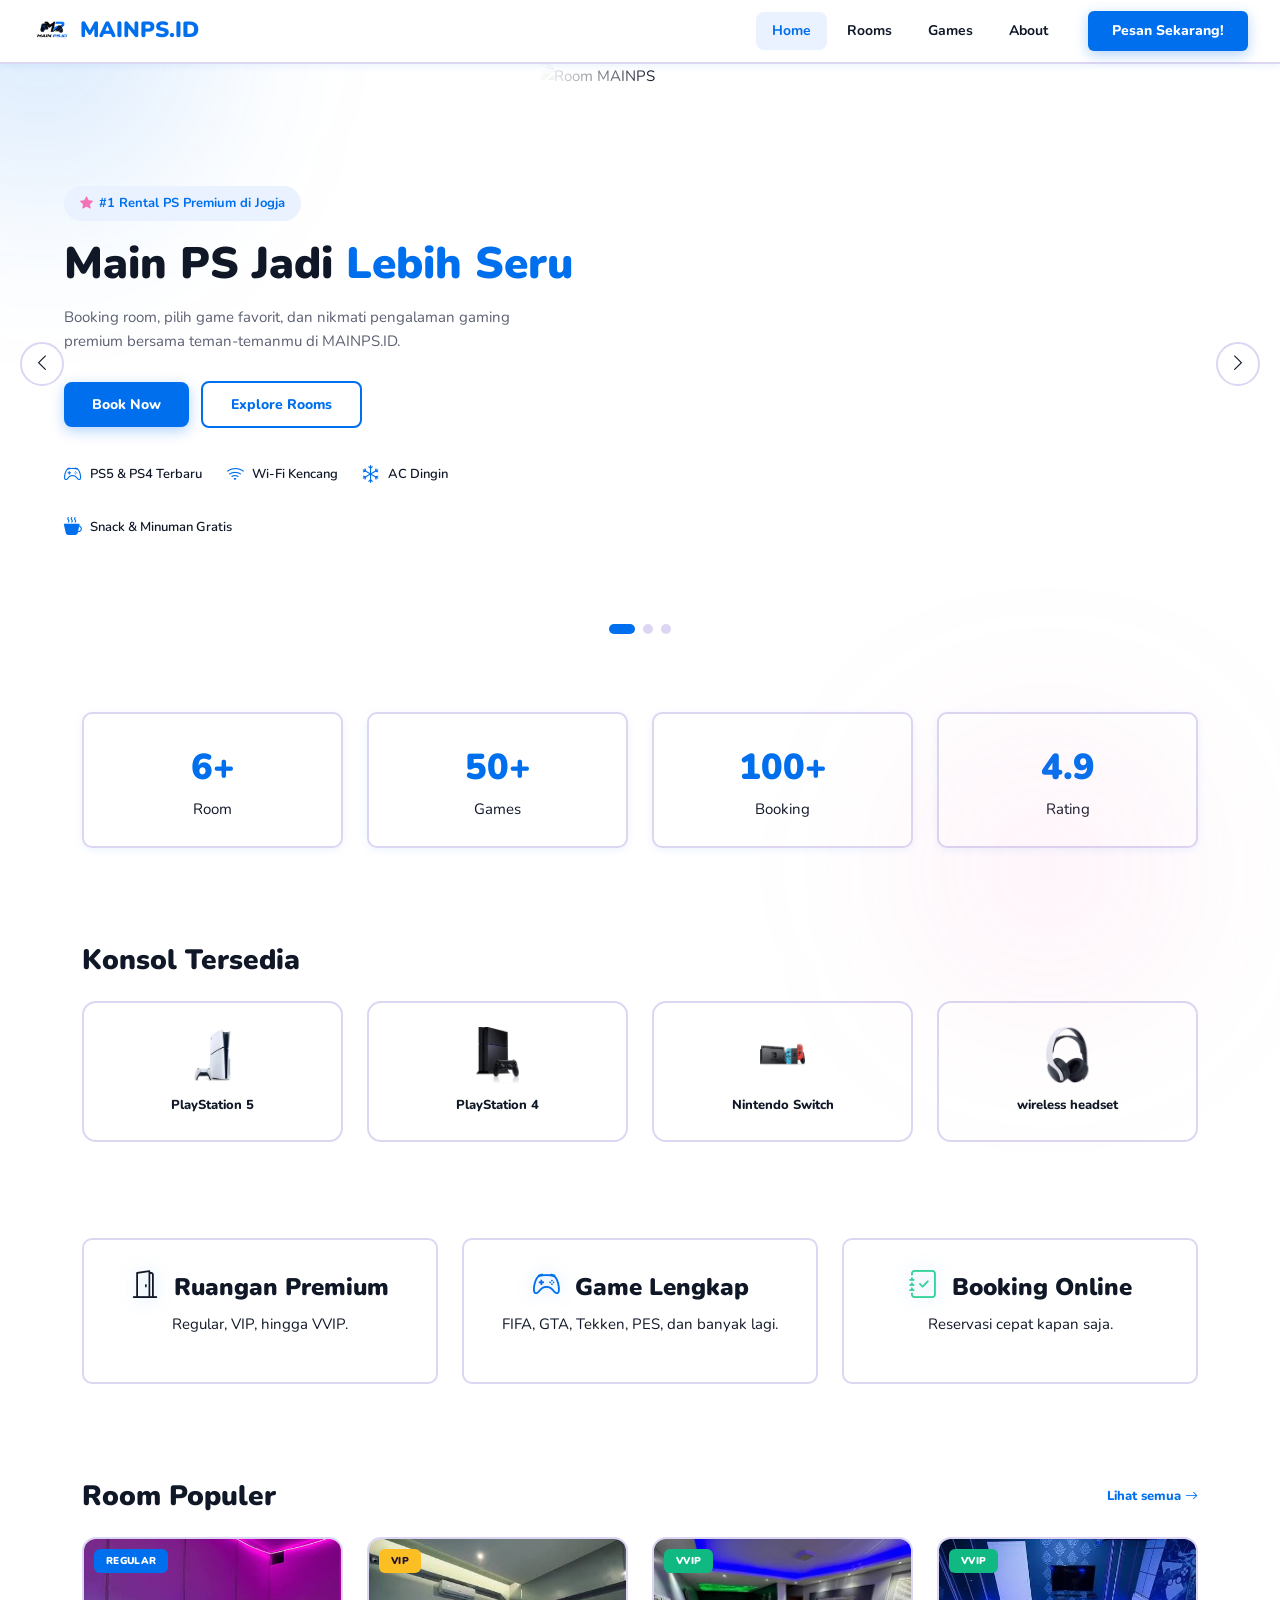
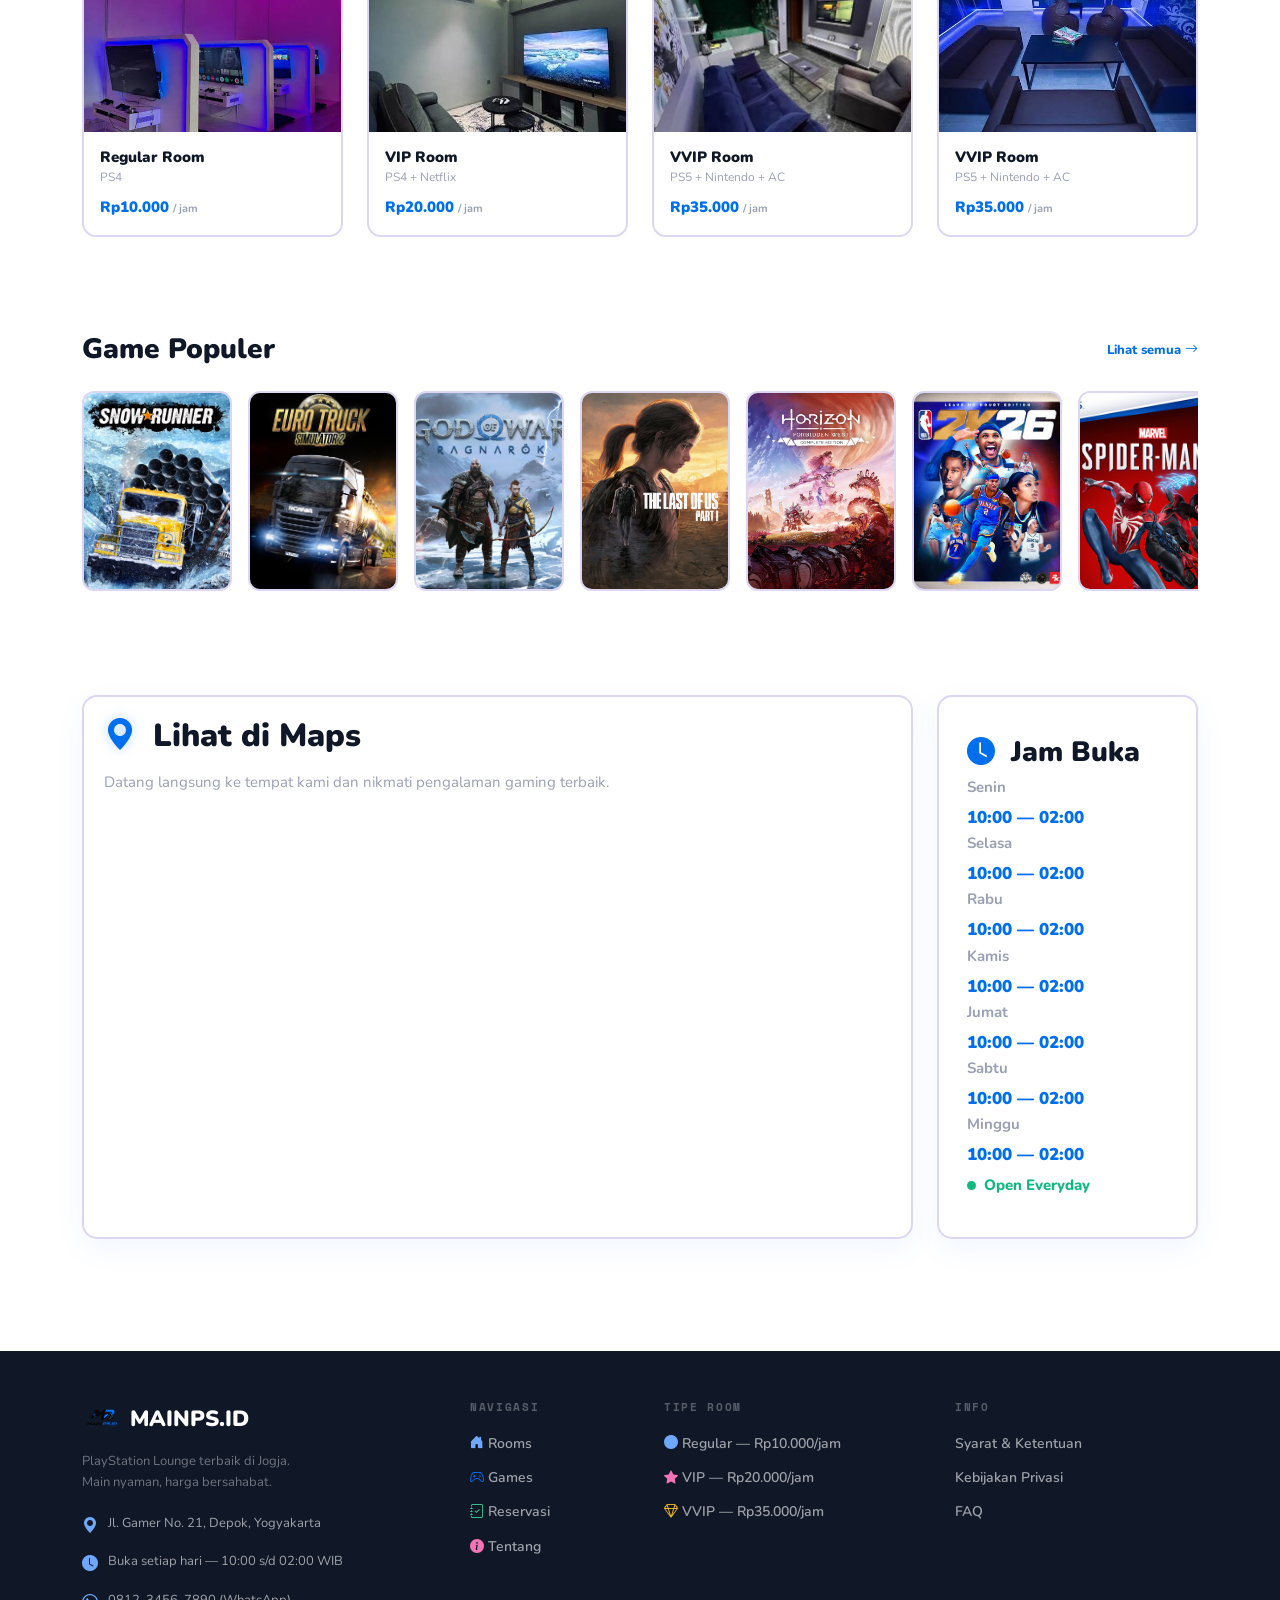
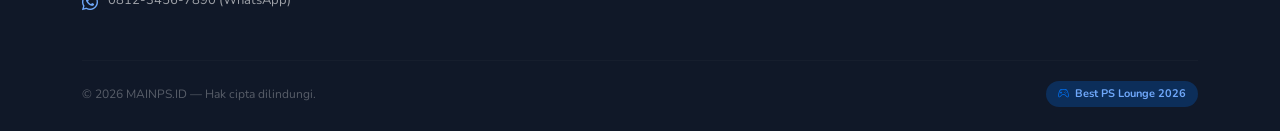
==== index.html @ c8ff516a "Tugas Akhir PPW" ====
<!DOCTYPE html>
<html lang="id">
<head>
    <meta charset="UTF-8">
    <meta name="viewport" content="width=device-width, initial-scale=1.0">
    <title>Home - MAINPS.ID</title>

    <link rel="preconnect" href="https://fonts.googleapis.com">
    <link href="https://fonts.googleapis.com/css2?family=Nunito:wght@400;600;700;800;900&display=swap" rel="stylesheet">

    <link href="https://cdn.jsdelivr.net/npm/bootstrap@5.3.3/dist/css/bootstrap.min.css" rel="stylesheet">
    <link rel="stylesheet" href="style.css">

    <style>
        .hero{
            overflow:hidden;
        }

        .hero-slide{
            position:relative;
            width:100%;
            min-height:600px;
            display:flex;
            align-items:center;
        }

        .hero-text{
            position:relative;
            z-index:2;
            max-width:560px;
            padding:60px 0;
        }

        .hero-text.container{
            margin-left:5vw;
            margin-right:0;
            max-width:560px;
        }

        .hero-badge{
            display:inline-flex;
            align-items:center;
            gap:6px;
            background:#EAF2FF;
            color:#006FEE;
            font-size:13px;
            font-weight:700;
            padding:7px 16px;
            border-radius:30px;
            margin-bottom:18px;
        }

        .hero-perks{
            display:flex;
            flex-wrap:wrap;
            gap:24px;
            margin-top:32px;
        }

        .hero-perks div{
            display:flex;
            align-items:center;
            gap:8px;
            font-size:13px;
            font-weight:600;
            color:#101828;
        }

        .hero-perks i{
            color:#006FEE;
            font-size:18px;
        }

        .hero-img-wrap{
            position:absolute;
            top:0;
            right:0;
            bottom:0;
            width:58%;
            z-index:1;
        }

        .hero-img{
            width:100%;
            height:100%;
            object-fit:cover;
            display:block;
            -webkit-mask-image: linear-gradient(to right, transparent 0%, black 16%);
            mask-image: linear-gradient(to right, transparent 0%, black 16%);
        }

        @media (max-width: 991px){
            .hero-img-wrap{
                position:relative;
                width:100%;
                height:280px;
                margin-top:20px;
            }
            .hero-img{
                border-radius:16px;
                -webkit-mask-image:none;
                mask-image:none;
            }
            .hero-text{ max-width:100%; padding:30px 0 0; }
            .hero-text.container{ margin-left:auto; margin-right:auto; max-width:100%; }
        }

        .hero-indicators{
            position:absolute;
            bottom:30px;
            left:50%;
            transform:translateX(-50%);
            display:flex;
            gap:8px;
            z-index:5;
        }

        .hero-indicators button{
            width:10px;
            height:10px;
            border-radius:50%;
            border:none;
            background:#DDD6F3;
            padding:0;
            transition:.2s;
        }

        .hero-indicators button.active{
            background:#006FEE;
            width:26px;
            border-radius:6px;
        }

        .hero-arrow{
            position:absolute;
            top:50%;
            transform:translateY(-50%);
            width:44px;
            height:44px;
            border-radius:50%;
            border:2px solid #DDD6F3;
            background:#fff;
            display:flex;
            align-items:center;
            justify-content:center;
            font-size:18px;
            color:#101828;
            z-index:5;
            transition:.2s;
        }

        .hero-arrow:hover{
            background:#006FEE;
            color:#fff;
            border-color:#006FEE;
        }

        .hero-arrow-prev{ left:20px; }
        .hero-arrow-next{ right:20px; }

        .stat-box{
            background:#fff;
            border:2px solid #DDD6F3;
            border-radius:10px;
            padding:25px;
            text-align:center;
            box-shadow:0 2px 8px rgba(0,111,238,.08);
        }

        .stat-value{
            font-size:36px;
            font-weight:900;
            color:#006FEE;
        }

        .feature-card{
            background:#fff;
            border:2px solid #DDD6F3;
            border-radius:10px;
            padding:30px;
            text-align:center;
            transition:.2s;
        }

        .feature-card:hover{
            transform:translateY(-5px);
        }

        .feature-card h3{
            font-size:24px;
            font-weight:900;
        }

        .hero-logo{
        width:20px;
        height:auto;
        object-fit:contain;
        margin-bottom:1px;
        }

        @media (max-width: 767px){
            .hero-arrow{
                width:36px;
                height:36px;
                font-size:15px;
            }
            .hero-arrow-prev{ left:10px; }
            .hero-arrow-next{ right:10px; }
        }
    </style>
    <link rel="stylesheet" href="https://cdn.jsdelivr.net/npm/bootstrap-icons@1.11.3/font/bootstrap-icons.min.css">
</head>
<body>

<!-- NAVBAR -->
<nav class="mainps-navbar navbar navbar-expand-lg">
    <div class="container-fluid px-0">
        <a class="navbar-brand d-flex align-items-center gap-2" href="index.html">
            <img src="img/logo.png" alt="MAINPS Logo" class="logo-img">
            <span>MAINPS.ID</span>
        </a>

        <button class="navbar-toggler" type="button" data-bs-toggle="collapse" data-bs-target="#navbarMenu">
            <span class="navbar-toggler-icon"></span>
        </button>

        <div class="collapse navbar-collapse" id="navbarMenu">
            <ul class="navbar-nav ms-auto me-4 gap-1">

                <li class="nav-item">
                    <a class="nav-link active" href="index.html">Home</a>
                </li>

                <li class="nav-item">
                    <a class="nav-link" href="rooms.html">Rooms</a>
                </li>

                <li class="nav-item">
                    <a class="nav-link" href="games.html">Games</a>
                </li>

                <li class="nav-item">
                    <a class="nav-link" href="about.html">About</a>
                </li>
            </ul>

            <a href="reservation.html" class="btn-navbar-cta">
                Pesan Sekarang!
            </a>
        </div>
    </div>
</nav>

<!-- HERO -->
<section class="hero">
    <div class="blur1"></div>
    <div class="blur2"></div>

    <div id="heroCarousel" class="carousel slide" data-bs-ride="carousel" data-bs-interval="4000">
        <div class="carousel-inner">

            <!-- SLIDE 1 -->
            <div class="carousel-item active">
                <div class="hero-slide">
                    <div class="hero-text container">
                        <span class="hero-badge"><i class="bi bi-star-fill"></i> #1 Rental PS Premium di Jogja</span>
                        <h1 class="hero-title">
                            Main PS Jadi <span>Lebih Seru</span>
                        </h1>
                        <p class="hero-sub">
                            Booking room, pilih game favorit, dan nikmati pengalaman gaming premium
                            bersama teman-temanmu di MAINPS.ID.
                        </p>
                        <a href="reservation.html" class="btn btn-purple me-2">Book Now</a>
                        <a href="rooms.html" class="btn btn-outline-purple">Explore Rooms</a>
                        <div class="hero-perks">
                            <div><i class="bi bi-controller"></i> PS5 & PS4 Terbaru</div>
                            <div><i class="bi bi-wifi"></i> Wi-Fi Kencang</div>
                            <div><i class="bi bi-snow"></i> AC Dingin</div>
                            <div><i class="bi bi-cup-hot-fill"></i> Snack & Minuman Gratis</div>
                        </div>
                    </div>
                    <div class="hero-img-wrap">
                        <img src="img/hero1.jpg" alt="Room MAINPS" class="hero-img">
                    </div>
                </div>
            </div>

            <!-- SLIDE 2 -->
            <div class="carousel-item">
                <div class="hero-slide">
                    <div class="hero-text container">
                        <span class="hero-badge"><i class="bi bi-star-fill"></i> Koleksi Terlengkap</span>
                        <h1 class="hero-title">
                            Koleksi <span>50+ Game</span>
                        </h1>
                        <p class="hero-sub">
                            Dari FIFA sampe Tekken, semua ada. Tinggal pilih, main langsung.
                        </p>
                        <a href="games.html" class="btn btn-purple me-2">Lihat Games</a>
                        <a href="rooms.html" class="btn btn-outline-purple">Explore Rooms</a>
                        <div class="hero-perks">
                            <div><i class="bi bi-controller"></i> PS5 & PS4 Terbaru</div>
                            <div><i class="bi bi-wifi"></i> Wi-Fi Kencang</div>
                            <div><i class="bi bi-snow"></i> AC Dingin</div>
                            <div><i class="bi bi-cup-hot-fill"></i> Snack & Minuman Gratis</div>
                        </div>
                    </div>
                    <div class="hero-img-wrap">
                        <img src="img/hero2.jpg" alt="Koleksi Game" class="hero-img">
                    </div>
                </div>
            </div>

            <!-- SLIDE 3 -->
            <div class="carousel-item">
                <div class="hero-slide">
                    <div class="hero-text container">
                        <span class="hero-badge"><i class="bi bi-star-fill"></i> Suasana Private</span>
                        <h1 class="hero-title">
                            Room <span>VIP & VVIP</span>
                        </h1>
                        <p class="hero-sub">
                            Suasana lebih private, sofa empuk, sound system mantap.
                        </p>
                        <a href="rooms.html" class="btn btn-purple me-2">Cek Room</a>
                        <a href="reservation.html" class="btn btn-outline-purple">Booking Sekarang</a>
                        <div class="hero-perks">
                            <div><i class="bi bi-controller"></i> PS5 & PS4 Terbaru</div>
                            <div><i class="bi bi-wifi"></i> Wi-Fi Kencang</div>
                            <div><i class="bi bi-snow"></i> AC Dingin</div>
                            <div><i class="bi bi-cup-hot-fill"></i> Snack & Minuman Gratis</div>
                        </div>
                    </div>
                    <div class="hero-img-wrap">
                        <img src="img/hero3.jpg" alt="Room VVIP" class="hero-img">
                    </div>
                </div>
            </div>

        </div>

        <!-- INDICATORS -->
        <div class="hero-indicators">
            <button data-bs-target="#heroCarousel" data-bs-slide-to="0" class="active"></button>
            <button data-bs-target="#heroCarousel" data-bs-slide-to="1"></button>
            <button data-bs-target="#heroCarousel" data-bs-slide-to="2"></button>
        </div>

        <!-- ARROWS -->
        <button class="hero-arrow hero-arrow-prev" type="button" data-bs-target="#heroCarousel" data-bs-slide="prev">
            <i class="bi bi-chevron-left"></i>
        </button>
        <button class="hero-arrow hero-arrow-next" type="button" data-bs-target="#heroCarousel" data-bs-slide="next">
            <i class="bi bi-chevron-right"></i>
        </button>
    </div>
</section>

<!-- STATS -->
<section class="container py-5">
    <div class="row g-4">

        <div class="col-md-3">
            <div class="stat-box">
                <div class="stat-value">6+</div>
                Room
            </div>
        </div>

        <div class="col-md-3">
            <div class="stat-box">
                <div class="stat-value">50+</div>
                Games
            </div>
        </div>

        <div class="col-md-3">
            <div class="stat-box">
                <div class="stat-value">100+</div>
                Booking
            </div>
        </div>

        <div class="col-md-3">
            <div class="stat-box">
                <div class="stat-value">4.9</div>
                Rating
            </div>
        </div>

    </div>
</section>
<section class="container py-5">
    <div class="d-flex justify-content-between align-items-center mb-4">
        <h2 class="section-title mb-0">Konsol Tersedia</h2>
    </div>

    <div class="row g-4 text-center">

        <div class="col-6 col-lg-3">
            <div class="konsol-item">
                <img src="img/ps5.jpg" alt="PlayStation 5">
                <p>PlayStation 5</p>
            </div>
        </div>

        <div class="col-6 col-lg-3">
            <div class="konsol-item">
                <img src="img/ps4.jpg" alt="PlayStation 4">
                <p>PlayStation 4</p>
            </div>
        </div>

        <div class="col-6 col-lg-3">
            <div class="konsol-item">
                <img src="img/nintendo.jpg" alt="Nintendo Switch">
                <p>Nintendo Switch</p>
            </div>
        </div>

        <div class="col-6 col-lg-3">
            <div class="konsol-item">
                <img src="img/headset.jpg" alt="headset">
                <p>wireless headset</p>
            </div>
        </div>

    </div>
</section>

<!-- FEATURES -->
<section class="container py-5">
    <div class="row g-4">

        <div class="col-md-4">
            <a href="rooms.html" class="feature-link">
                <div class="feature-card">
                    <h3>
                    <i class="bi bi-door-open me-2"></i>
                    Ruangan Premium
                    </h3>
                    <p>Regular, VIP, hingga VVIP.</p>
                </div>
            </a>
        </div>

        <div class="col-md-4">
            <a href="games.html" class="feature-link">
                <div class="feature-card">
                    <h3>
                    <i class="bi bi-controller me-2"></i>
                    Game Lengkap
                    </h3>
                    <p>FIFA, GTA, Tekken, PES, dan banyak lagi.</p>
                </div>
            </a>
        </div>

        <div class="col-md-4">
            <a href="reservation.html" class="feature-link">
                <div class="feature-card">
                    <h3>
                    <i class="bi bi-journal-check me-2"></i>
                    Booking Online
                    </h3>
                    <p>Reservasi cepat kapan saja.</p>
                </div>
            </a>
        </div>

    </div>
</section>

<!-- ROOM POPULER -->
<section class="container py-5">
    <div class="d-flex justify-content-between align-items-center mb-4">
        <h2 class="section-title mb-0">Room Populer</h2>
        <a href="rooms.html" class="lihat-semua">Lihat semua <i class="bi bi-arrow-right"></i></a>
    </div>

    <div class="row g-4">

        <div class="col-6 col-lg-3">
            <a href="rooms.html" class="feature-link">
                <div class="room-populer-card">
                    <div class="room-populer-img">
                        <img src="img/reguler1.jpg" alt="Regular Room">
                        <span class="badge-room badge-room-regular">REGULAR</span>
                    </div>
                    <div class="room-populer-body">
                        <h4>Regular Room</h4>
                        <p>PS4</p>
                        <div class="room-populer-price">Rp10.000 <span>/ jam</span></div>
                    </div>
                </div>
            </a>
        </div>

        <div class="col-6 col-lg-3">
            <a href="rooms.html" class="feature-link">
                <div class="room-populer-card">
                    <div class="room-populer-img">
                        <img src="img/vip1.jpg" alt="VIP Room">
                        <span class="badge-room badge-room-vip">VIP</span>
                    </div>
                    <div class="room-populer-body">
                        <h4>VIP Room</h4>
                        <p>PS4 + Netflix</p>
                        <div class="room-populer-price">Rp20.000 <span>/ jam</span></div>
                    </div>
                </div>
            </a>
        </div>

        <div class="col-6 col-lg-3">
            <a href="rooms.html" class="feature-link">
                <div class="room-populer-card">
                    <div class="room-populer-img">
                        <img src="img/vvip2.jpg" alt="VVIP Room">
                        <span class="badge-room badge-room-vvip">VVIP</span>
                    </div>
                    <div class="room-populer-body">
                        <h4>VVIP Room</h4>
                        <p>PS5 + Nintendo + AC</p>
                        <div class="room-populer-price">Rp35.000 <span>/ jam</span></div>
                    </div>
                </div>
            </a>
        </div>

        <div class="col-6 col-lg-3">
            <a href="rooms.html" class="feature-link">
                <div class="room-populer-card">
                    <div class="room-populer-img">
                        <img src="img/vvip1.jpg" alt="VVIP Room">
                        <span class="badge-room badge-room-vvip">VVIP</span>
                    </div>
                    <div class="room-populer-body">
                        <h4>VVIP Room</h4>
                        <p>PS5 + Nintendo + AC</p>
                        <div class="room-populer-price">Rp35.000 <span>/ jam</span></div>
                    </div>
                </div>
            </a>
        </div>

    </div>
</section>

<!-- GAME POPULER -->
<section class="container py-5">
    <div class="d-flex justify-content-between align-items-center mb-4">
        <h2 class="section-title mb-0">Game Populer</h2>
        <a href="games.html" class="lihat-semua">Lihat semua <i class="bi bi-arrow-right"></i></a>
    </div>

    <div class="game-scroll">
        <div class="game-card"><img src="img/games/gamesnowrunner.jpg" alt="EA FC 24"></div>
        <div class="game-card"><img src="img/games/gameeurotruck.jpg" alt="Spider-Man 2"></div>
        <div class="game-card"><img src="img/games/gamegodofwar.jpg" alt="God of War"></div>
        <div class="game-card"><img src="img/games/gamethelastofus.jpg" alt="The Last of Us"></div>
        <div class="game-card"><img src="img/games/gamehorizon.jpg" alt="Horizon Forbidden West"></div>
        <div class="game-card"><img src="img/games/gamenba2k26.jpg" alt="NBA 2K24"></div>
        <div class="game-card"><img src="img/games/gamespiderman2.jpg" alt="NBA 2K24"></div>
        <div class="game-card"><img src="img/games/gamefallguys.jpg" alt="NBA 2K24"></div>
        <div class="game-card"><img src="img/games/gamedragon.jpg" alt="NBA 2K24"></div>
        <div class="game-card"><img src="img/games/gamecyberpunk.jpg" alt="NBA 2K24"></div>
        <div class="game-card"><img src="img/games/gamecrewmotorfest.jpg" alt="NBA 2K24"></div>
    </div>
</section>

<!-- MAPS -->
<section class="maps-section py-5">
    <div class="container">
        <div class="row g-4 align-items-stretch">

            <!-- MAPS -->
            <div class="col-lg-9">
                <div class="maps-card">
                    <h2>
                        <i class="bi bi-geo-alt-fill me-2"></i>
                        Lihat di Maps
                    </h2>

                    <p class="text-muted-mainps">
                        Datang langsung ke tempat kami dan nikmati pengalaman gaming terbaik.
                    </p>

                    <iframe 
                        class="maps-frame"
                        src="https://www.google.com/maps/embed?pb=!1m18!1m12!1m3!1d1324.6798873771215!2d110.41248717281957!3d-7.759152067962442!2m3!1f0!2f0!3f0!3m2!1i1024!2i768!4f13.1!3m3!1m2!1s0x2e7a59e150fd4b51%3A0x4c50ac408c0b539b!2sMainPS%20ID%20-%20Condong%20Catur%20(Rental%20PS%20Gaming%20Space%20VIP%20VVIP%20Jogja)!5e0!3m2!1sid!2sid!4v1782800914001!5m2!1sid!2sid" width="600" height="450" style="border:0;" allowfullscreen="" loading="lazy" referrerpolicy="strict-origin-when-cross-origin">
                        allowfullscreen=""
                        loading="lazy">
                    </iframe>
                </div>
            </div>

            <!-- SCHEDULE -->
            <div class="col-lg-3">
                <div class="schedule-box">
                    <h3>
                        <i class="bi bi-clock-fill me-2"></i>
                        Jam Buka
                    </h3>

                    <p>Senin</p>
                    <div class="schedule-time">10:00 — 02:00</div>

                    <p>Selasa</p>
                    <div class="schedule-time">10:00 — 02:00</div>

                    <p>Rabu</p>
                    <div class="schedule-time">10:00 — 02:00</div>

                    <p>Kamis</p>
                    <div class="schedule-time">10:00 — 02:00</div>

                    <p>Jumat</p>
                    <div class="schedule-time">10:00 — 02:00</div>

                    <p>Sabtu</p>
                    <div class="schedule-time">10:00 — 02:00</div>

                    <p>Minggu</p>
                    <div class="schedule-time">10:00 — 02:00</div>

                    <div class="schedule-open">
                        <span class="live-dot"></span>
                        Open Everyday
                    </div>
                </div>
            </div>

        </div>
    </div>
</section>

<script src="https://cdn.jsdelivr.net/npm/bootstrap@5.3.3/dist/js/bootstrap.bundle.min.js"></script>
<script src="js/transition.js"></script>

<!-- ═══════════ FOOTER ═══════════ -->
  <footer class="mainps-footer">
    <div class="container">
      <div class="row g-5">

        <!-- Brand -->
        <div class="col-lg-4">
          <a class="navbar-brand d-flex align-items-center gap-2" href="index.html">
            <img src="img/logo.png" alt="MAINPS Logo" class="logo-img">
            <span>MAINPS.ID</span>
          </a>
          <p class="footer-tagline">PlayStation Lounge terbaik di Jogja.<br>Main nyaman, harga bersahabat.</p>
          <div class="footer-info-item">
            <span class="footer-info-icon"><i class="bi bi-geo-alt-fill"></i></span>
            <span>Jl. Gamer No. 21, Depok, Yogyakarta</span>
          </div>
          <div class="footer-info-item">
            <span class="footer-info-icon"><i class="bi bi-clock-fill"></i></span>
            <span>Buka setiap hari — 10:00 s/d 02:00 WIB</span>
          </div>
          <div class="footer-info-item">
            <span class="footer-info-icon"><i class="bi bi-whatsapp"></i></span>
            <span>0812-3456-7890 (WhatsApp)</span>
          </div>
        </div>

        <!-- Navigasi -->
        <div class="col-6 col-lg-2">
          <div class="footer-heading">Navigasi</div>
          <ul class="footer-links">
            <li><a href="rooms.html"><i class="bi bi-house-door-fill"></i> Rooms</a></li>
            <li><a href="games.html"><i class="bi bi-controller"></i> Games</a></li>
            <li><a href="reservation.html"><i class="bi bi-journal-check"></i> Reservasi</a></li>
            <li><a href="about.html"><i class="bi bi-info-circle-fill"></i> Tentang</a></li>
          </ul>
        </div>

        <!-- Tipe Room -->
        <div class="col-6 col-lg-3">
          <div class="footer-heading">Tipe Room</div>
          <ul class="footer-links">
            <li><a href="rooms.html"><i class="bi bi-circle-fill"></i> Regular — Rp10.000/jam</a></li>
            <li><a href="rooms.html"><i class="bi bi-star-fill"></i> VIP — Rp20.000/jam</a></li>
            <li><a href="rooms.html"><i class="bi bi-gem"></i> VVIP — Rp35.000/jam</a></li>
          </ul>
        </div>

        <!-- Info -->
        <div class="col-lg-3">
          <div class="footer-heading">Info</div>
          <ul class="footer-links">
            <li><a href="#">Syarat & Ketentuan</a></li>
            <li><a href="#">Kebijakan Privasi</a></li>
            <li><a href="#">FAQ</a></li>
          </ul>
        </div>

      </div>

      <hr class="footer-divider">

      <div class="footer-bottom">
        <span>© 2026 MAINPS.ID — Hak cipta dilindungi.</span>
        <span class="footer-badge">
            <i class="bi bi-controller"></i>
            Best PS Lounge 2026
        </span>
      </div>
    </div>
  </footer>
</body>
</html>
---- style.css ----
@import url('https://fonts.googleapis.com/css2?family=Nunito:wght@400;600;700;800;900&family=Space+Mono:wght@400;700&display=swap');

*{
    margin:0;
    padding:0;
    box-sizing:border-box;
}

body{
    font:15px/1.6 'Nunito',sans-serif;
    background:#FFFFFF;
    color:#101828;
}

/* ===========================
   HERO (title/sub/buttons/blurs)
=========================== */

.hero-title{
    font-size:44px;
    font-weight:900;
    line-height:1.15;
    color:#101828;
    margin-bottom:16px;
}

.hero-title span{
    color:#006FEE;
}

.hero-sub{
    font-size:15px;
    color:#5B6072;
    margin-bottom:28px;
    max-width:480px;
}

.btn-purple,
.btn-blue{
    display:inline-block;
    padding:12px 28px;
    border-radius:8px;
    background:#006FEE;
    color:#fff;
    font-weight:800;
    font-size:14px;
    text-decoration:none;
    border:none;
    box-shadow:0 4px 14px rgba(0,111,238,.3);
    transition:.2s;
}

.btn-purple:hover,
.btn-blue:hover{
    background:#0057c2;
    color:#fff;
    transform:translateY(-2px);
}

.btn-outline-purple,
.btn-outline-blue{
    display:inline-block;
    padding:11px 28px;
    border-radius:8px;
    background:transparent;
    color:#006FEE;
    font-weight:800;
    font-size:14px;
    text-decoration:none;
    border:2px solid #006FEE;
    transition:.2s;
}

.btn-outline-purple:hover,
.btn-outline-blue:hover{
    background:#EAF2FF;
}

.blur1,.blur2{
    position:absolute;
    border-radius:50%;
    filter:blur(90px);
    z-index:0;
    pointer-events:none;
}

.blur1{
    width:320px;height:320px;
    background:rgba(0,111,238,.14);
    top:-120px;left:-120px;
}

.blur2{
    width:260px;height:260px;
    background:rgba(244,114,182,.10);
    bottom:-100px;right:8%;
}

/* ===========================
   NAVBAR
=========================== */

.mainps-navbar{
    position:sticky;
    top:0;
    z-index:1000;

    display:flex;
    align-items:center;

    height:64px;
    padding:0 32px;

    background:#fff;
    border-bottom:2px solid #DDD6F3;
    box-shadow:0 2px 8px rgba(0,111,238,.08);
}

.mainps-navbar .navbar-brand{
    font-size:22px;
    font-weight:900;
    color:#006FEE!important;
    text-decoration:none;
}

.mainps-navbar .nav-link{
    padding:8px 16px!important;
    border-radius:8px;
    color:#101828!important;
    font-size:14px;
    font-weight:700;
    transition:.2s;
}

.mainps-navbar .nav-link:hover,
.mainps-navbar .nav-link.active{
    background:#EAF2FF;
    color:#006FEE!important;
}

   /* BUTTON */
.btn-navbar-cta{
    border-radius:6px;
    font-weight:800;
    transition:.2s;
    cursor:pointer;
    background:#006FEE;
    color:#fff;
    border:none;
    box-shadow:0 4px 14px rgba(0,111,238,.3);
    padding:9px 24px;
    font-size:14px;
    text-decoration:none;
}

.btn-navbar-cta:hover{
    background:#0057c2;
    color:#fff;
    transform:translateY(-2px);
}

/* BADGE STATUS */
.badge-tersedia,
.badge-penuh,
.badge-booking{
    display:inline-flex;
    align-items:center;
    gap:5px;
    padding:4px 12px;
    border-radius:6px;
    font-size:12px;
    font-weight:800;
    border:1.5px solid;
}

.badge-tersedia::before,
.badge-penuh::before,
.badge-booking::before{
    content:"";
    width:7px;
    height:7px;
    border-radius:50%;
}

.badge-tersedia{
    background:#D1FAE5;
    color:#10B981;
    border-color:#10B981;
}

.badge-tersedia::before{
    background:#10B981;
    animation:blink 1.4s infinite;
}

.badge-penuh{
    background:#FEE2E2;
    color:#EF4444;
    border-color:#EF4444;
}

.badge-penuh::before{
    background:#EF4444;
}

.badge-booking{
    background:#FEF3C7;
    color:#92400E;
    border-color:#FBBF24;
}

.badge-booking::before{
    background:#FBBF24;
}
   /* BADGE TIPE ROOM */

.badge-reguler,
.badge-vip,
.badge-vvip{
    padding:3px 10px;
    border-radius:10px;
    font-size:11px;
    font-weight:800;
    border:1.5px solid;
}

.badge-reguler{
    background:#EAF2FF;
    color:#006FEE;
    border-color:#8BC2FA;
}

.badge-vip{
    background:#FCE7F3;
    color:#BE185D;
    border-color:#F472B6;
}

.badge-vvip{
    background:#FEF3C7;
    color:#92400E;
    border-color:#FBBF24;
}

   /* CARD */

.mainps-card{
    background:#fff;
    border:2px solid #DDD6F3;
    border-radius:10px;
    box-shadow:0 2px 8px rgba(0,111,238,.08);
}

   /* SECTION */
.section-eyebrow{
    display:inline-flex;
    align-items:center;
    gap:6px;
    padding:6px 16px;
    margin-bottom:10px;
    border-radius:999px;

    background:#EAF2FF;
    color:#006FEE;

    font:800 11px 'Space Mono',monospace;
    letter-spacing:.1em;
    text-transform:uppercase;
}

.section-title{
    margin-bottom:4px;
    font-size:28px;
    font-weight:900;
    color:#101828;
}

.section-title span{
    color:#006FEE;
}

.mono{
    font-family:'Space Mono',monospace;
}
.live-dot{
    display:inline-block;
    width:9px;
    height:9px;
    border-radius:50%;
    background:#10B981;
    animation:blink 1.4s infinite;
}
@keyframes blink{
    0%,100%{opacity:1;}
    50%{opacity:.25;}
}

.text-blue{color:#006FEE;}
.text-muted-mainps{color:#9AA0B4;}
.bg-mainps{background:#F7FAFF;}
.border-mainps{border-color:#DDD6F3!important;}
/* ===========================
   FOOTER
=========================== */

.mainps-footer {
    background: #101828;
    color: rgba(255,255,255,.7);
    padding: 48px 0 24px;
    margin-top: 64px;
}

.mainps-footer .navbar-brand{
    font-size: 22px;
    font-weight: 900;
    color: #fff;
    text-decoration: none;
}

.footer-tagline {
    font-size: 13px;
    color: rgba(255,255,255,.4);
    margin: 12px 0 20px;
}

.footer-heading {
    font-size: 11px;
    font-weight: 900;
    letter-spacing: .15em;
    text-transform: uppercase;
    color: rgba(255,255,255,.3);
    font-family: 'Space Mono', monospace;
    margin-bottom: 14px;
}

.footer-links {
    list-style: none;
    padding: 0;
    margin: 0;
}

.footer-links li {
    margin-bottom: 10px;
}

.footer-links a {
    color: rgba(255,255,255,.6);
    text-decoration: none;
    font-size: 14px;
    font-weight: 600;
    transition: .2s;
}

.footer-links a:hover {
    color: #6FA8FA;
}

.footer-info-item {
    display: flex;
    align-items: flex-start;
    gap: 10px;
    margin-bottom: 12px;
    font-size: 13px;
    color: rgba(255,255,255,.6);
}

.footer-info-icon {
    font-size: 16px;
    margin-top: 1px;
    flex-shrink: 0;
    color: #6FA8FA;
}

.footer-divider {
    border-color: rgba(255,255,255,.1);
    margin: 32px 0 20px;
}

.footer-bottom {
    display: flex;
    justify-content: space-between;
    align-items: center;
    flex-wrap: wrap;
    gap: 8px;
    font-size: 12px;
    color: rgba(255,255,255,.3);
}

.footer-badge {
    display: inline-flex;
    align-items: center;
    gap: 6px;
    padding: 4px 12px;
    border-radius: 999px;
    background: rgba(0,111,238,.25);
    color: #6FA8FA;
    font-size: 11px;
    font-weight: 700;
}

/* ===========================
   SLOT JAM (dipakai di rooms & dashboard)
=========================== */

.slot-grid {
    display: flex;
    flex-wrap: wrap;
    gap: 6px;
    margin-top: 12px;
}

.slot-pill {
    padding: 3px 10px;
    border-radius: 999px;
    font-size: 11px;
    font-weight: 800;
    font-family: 'Space Mono', monospace;
    border: 1.5px solid;
}

.slot-kosong {
    background: #D1FAE5;
    color: #059669;
    border-color: #6EE7B7;
}

.slot-terisi {
    background: #FEE2E2;
    color: #DC2626;
    border-color: #FCA5A5;
    text-decoration: line-through;
    opacity: .75;
}

body {
    overflow-x: hidden;
}

.page-enter-right {
    animation: enterRight .35s ease;
}

.page-enter-left {
    animation: enterLeft .35s ease;
}

.page-exit-right {
    animation: exitRight .35s ease forwards;
}

.page-exit-left {
    animation: exitLeft .35s ease forwards;
}

@keyframes enterRight {
    from { opacity: 0; transform: translateX(60px); }
    to { opacity: 1; transform: translateX(0); }
}

@keyframes enterLeft {
    from { opacity: 0; transform: translateX(-60px); }
    to { opacity: 1; transform: translateX(0); }
}

@keyframes exitRight {
    from { opacity: 1; transform: translateX(0); }
    to { opacity: 0; transform: translateX(60px); }
}

@keyframes exitLeft {
    from { opacity: 1; transform: translateX(0); }
    to { opacity: 0; transform: translateX(-60px); }
}

.feature-link,
.feature-link:hover,
.feature-link:focus,
.feature-link:visited,
.feature-link:active{
    text-decoration:none !important;
    color:inherit !important;
}

#roomContainer{
    transition: all .3s ease;
}

.room-card{
    transition: all .25s ease;
}

.room-card:hover{
    transform: translateY(-8px);
    box-shadow: 0 12px 28px rgba(0,111,238,.14);
}

.maps-card{
    background:#fff;
    border:2px solid #DDD6F3;
    border-radius:15px;
    padding:20px;
    box-shadow:0 10px 30px rgba(0,111,238,.06);
}

.maps-card h2{
    font-weight:900;
    color:#101828;
    margin-bottom:15px;
}

.maps-frame{
    width:100%;
    height:400px;
    border:none;
    border-radius:12px;
}
.logo-img{
    height:40px;
    width:auto;
    object-fit:contain;
}

.footer-logo{
    height:36px;
    width:auto;
    object-fit:contain;
}
.bi-circle-fill{
    color:#6FA8FA;
}

.bi-star-fill{
    color:#F472B6;
}

.bi-gem{
    color:#FBBF24;
}
/* NAVIGATION ICON COLORS */
.bi-house-door-fill{
    color:#6FA8FA;
}

.bi-controller{
    color:#006FEE;
}

.bi-journal-check{
    color:#34D399;
}

.bi-bar-chart-fill{
    color:#FBBF24;
}

.bi-info-circle-fill{
    color:#F472B6;
}
.room-slider-img{
    height:250px;
    object-fit:cover;
    border-radius:14px;
    box-shadow:0 8px 24px rgba(0,0,0,.12);
}
.feature-card i{
    font-size:28px;
    filter: drop-shadow(0 0 8px rgba(0,111,238,.25));
}
.maps-card h2 i{
    color:#006FEE;
    filter: drop-shadow(0 0 6px rgba(0,111,238,.25));
}
.schedule-box{
    height:100%;
    background:#fff;
    border:2px solid #DDD6F3;
    border-radius:15px;
    padding:28px;
    box-shadow:0 10px 30px rgba(0,111,238,.06);

    display:flex;
    flex-direction:column;
    justify-content:center;
}

.schedule-box h3{
    font-weight:900;
    color:#101828;
    margin-bottom:5px;
}

.schedule-box h3 i{
    color:#006FEE;
}

.schedule-box p{
    margin:0;
    color:#9AA0B4;
    font-weight:700;
}

.schedule-time{
    margin-top:5px;
    font-size:17px;
    font-weight:900;
    color:#006FEE;
}

.schedule-open{
    margin-top:5px;
    display:flex;
    align-items:center;
    gap:8px;
    color:#10B981;
    font-weight:800;
}

/* ===========================
   LIHAT SEMUA LINK
=========================== */

.lihat-semua{
    font-size:13px;
    font-weight:800;
    color:#006FEE;
    text-decoration:none;
    display:inline-flex;
    align-items:center;
    gap:4px;
    transition:.2s;
}

.lihat-semua:hover{
    color:#0057c2;
    gap:8px;
}

/* ===========================
   ROOM POPULER
=========================== */

.room-populer-card{
    background:#fff;
    border:2px solid #DDD6F3;
    border-radius:14px;
    overflow:hidden;
    display:block;
    transition:.25s;
}

.room-populer-card:hover{
    transform:translateY(-6px);
    box-shadow:0 12px 28px rgba(0,111,238,.14);
    border-color:#8BC2FA;
}

.room-populer-img{
    position:relative;
    width:100%;
    aspect-ratio:4/3;
    background:#EAF2FF;
}

.room-populer-img img{
    width:100%;
    height:100%;
    object-fit:cover;
    display:block;
}

.badge-room{
    position:absolute;
    top:10px;
    left:10px;
    padding:4px 12px;
    border-radius:6px;
    font-size:10px;
    font-weight:900;
    letter-spacing:.03em;
    color:#fff;
    text-transform:uppercase;
}

.badge-room-regular{ background:#006FEE; }
.badge-room-vip{ background:#FBBF24; color:#1E1033; }
.badge-room-vvip{ background:#10B981; }
.badge-room-karaoke{ background:#F472B6; }

.room-populer-body{
    padding:16px;
}

.room-populer-body h4{
    font-size:15px;
    font-weight:900;
    color:#101828;
    margin-bottom:2px;
}

.room-populer-body p{
    font-size:12px;
    color:#9AA0B4;
    margin-bottom:8px;
}

.room-populer-price{
    font-size:15px;
    font-weight:900;
    color:#006FEE;
}

.room-populer-price span{
    font-size:11px;
    font-weight:700;
    color:#9AA0B4;
}

/* ===========================
   KONSOL TERSEDIA
=========================== */

.konsol-item{
    background:#fff;
    border:2px solid #DDD6F3;
    border-radius:14px;
    padding:24px 12px;
    transition:.2s;
}

.konsol-item:hover{
    border-color:#8BC2FA;
    transform:translateY(-4px);
}

.konsol-item img{
    height:56px;
    width:auto;
    object-fit:contain;
    margin-bottom:12px;
}

.konsol-item p{
    font-size:13px;
    font-weight:800;
    color:#101828;
    margin:0;
}

/* ===========================
   GAME POPULER
=========================== */

.game-scroll{
    display:flex;
    gap:16px;
    overflow-x:auto;
    padding-bottom:8px;
    scrollbar-width:thin;
}

.game-card{
    flex:0 0 auto;
    width:150px;
    aspect-ratio:3/4;
    border-radius:12px;
    overflow:hidden;
    border:2px solid #DDD6F3;
    transition:.2s;
}

.game-card:hover{
    transform:translateY(-6px);
    box-shadow:0 12px 24px rgba(0,111,238,.16);
}

.game-card img{
    width:100%;
    height:100%;
    object-fit:cover;
    display:block;
}
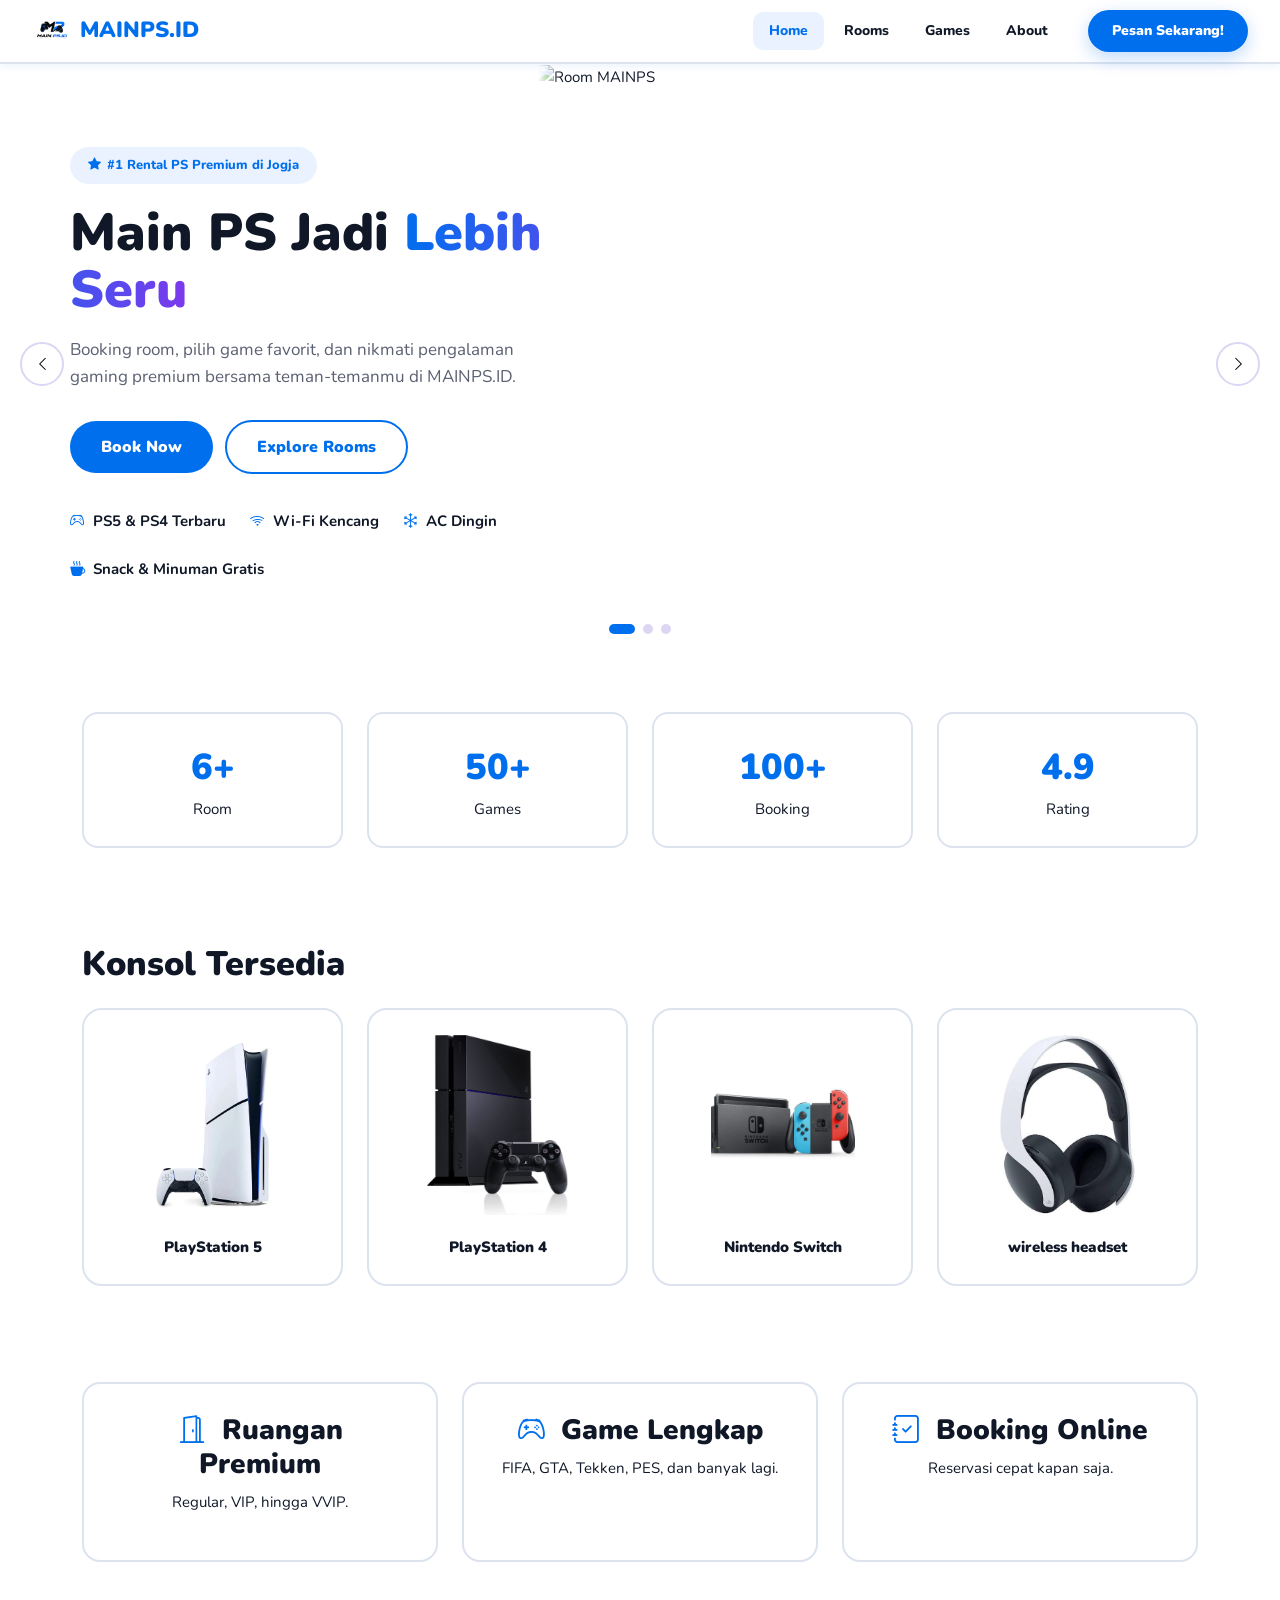
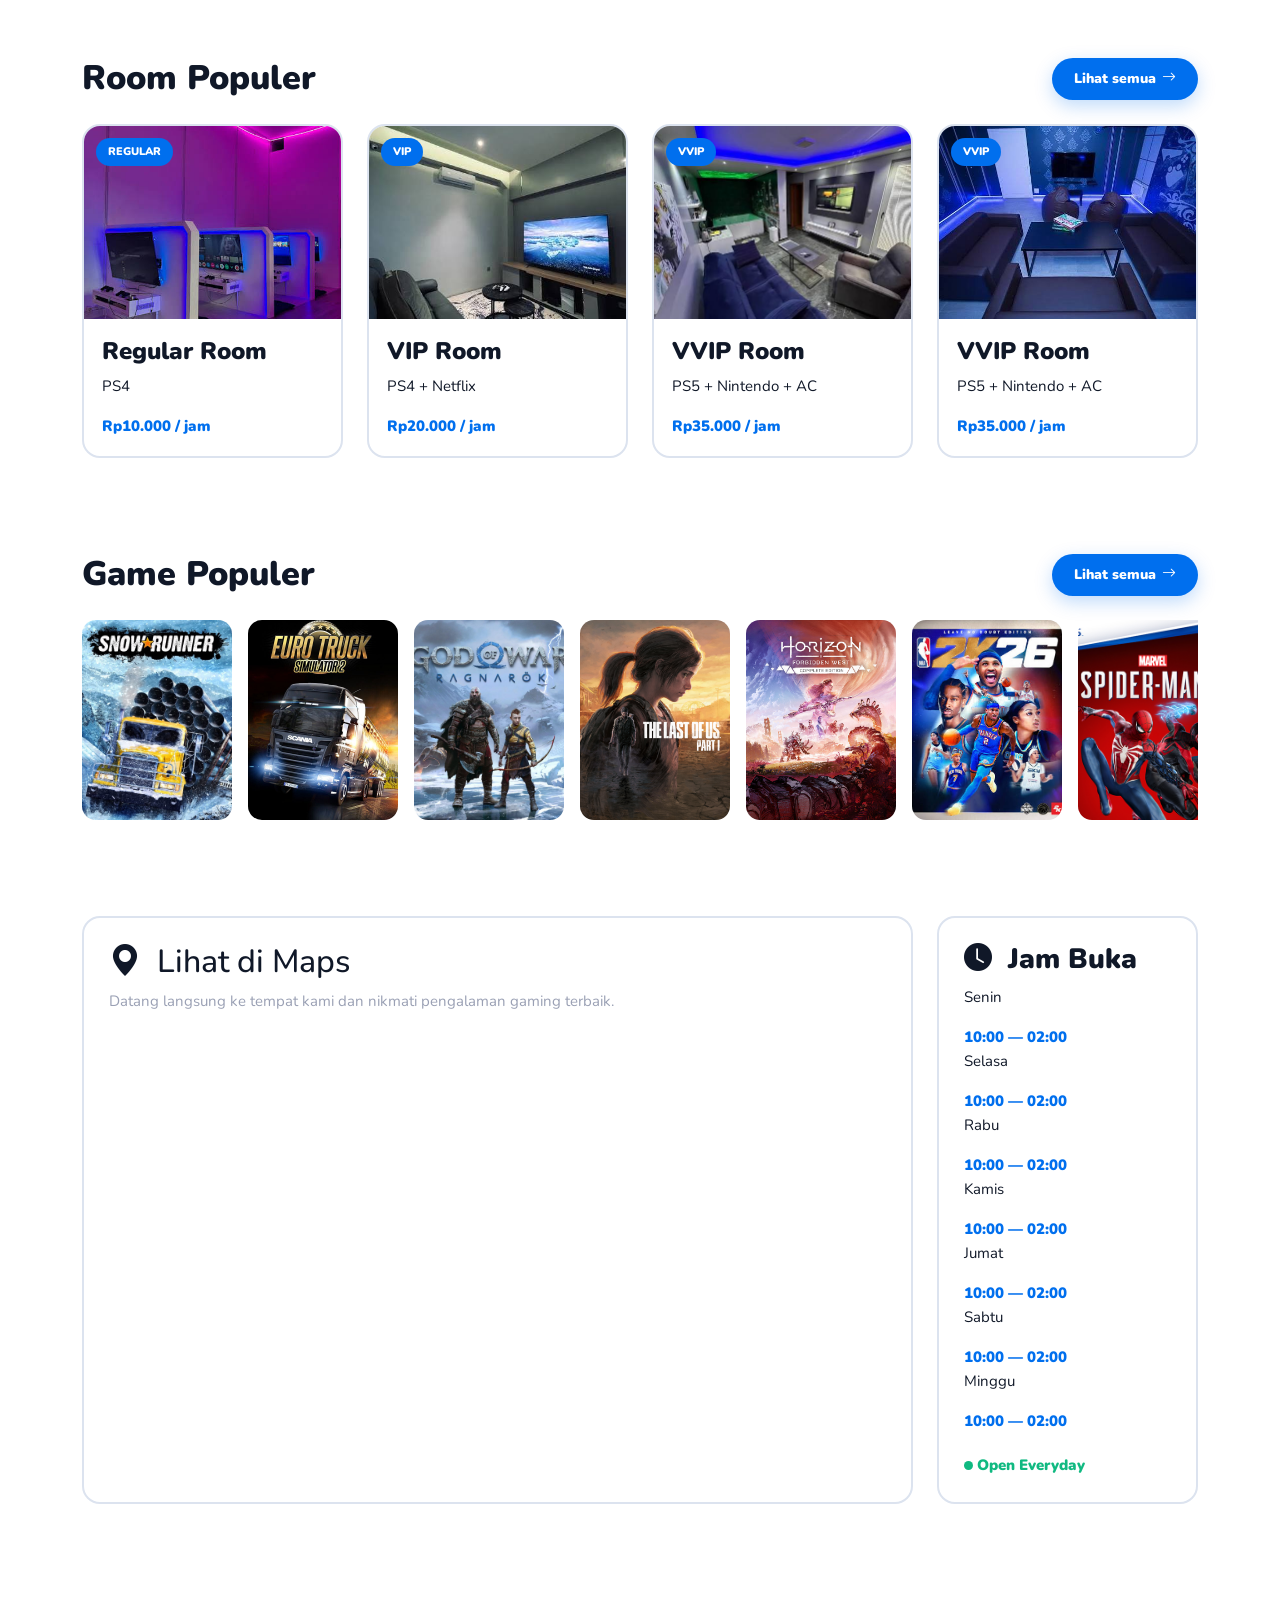
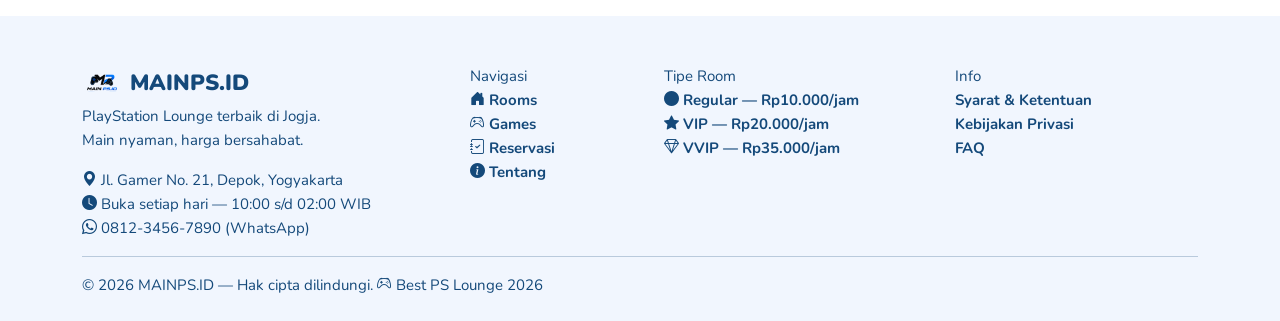
==== commit 01b9c7ca: "Upload MAINPS.ID" ====
--- a/index.html
+++ b/index.html
@@ -1,5 +1,6 @@
 <!DOCTYPE html>
 <html lang="id">
+
 <head>
     <meta charset="UTF-8">
     <meta name="viewport" content="width=device-width, initial-scale=1.0">
@@ -9,705 +10,515 @@
     <link href="https://fonts.googleapis.com/css2?family=Nunito:wght@400;600;700;800;900&display=swap" rel="stylesheet">
 
     <link href="https://cdn.jsdelivr.net/npm/bootstrap@5.3.3/dist/css/bootstrap.min.css" rel="stylesheet">
-    <link rel="stylesheet" href="style.css">
-
-    <style>
-        .hero{
-            overflow:hidden;
-        }
-
-        .hero-slide{
-            position:relative;
-            width:100%;
-            min-height:600px;
-            display:flex;
-            align-items:center;
-        }
-
-        .hero-text{
-            position:relative;
-            z-index:2;
-            max-width:560px;
-            padding:60px 0;
-        }
-
-        .hero-text.container{
-            margin-left:5vw;
-            margin-right:0;
-            max-width:560px;
-        }
-
-        .hero-badge{
-            display:inline-flex;
-            align-items:center;
-            gap:6px;
-            background:#EAF2FF;
-            color:#006FEE;
-            font-size:13px;
-            font-weight:700;
-            padding:7px 16px;
-            border-radius:30px;
-            margin-bottom:18px;
-        }
-
-        .hero-perks{
-            display:flex;
-            flex-wrap:wrap;
-            gap:24px;
-            margin-top:32px;
-        }
-
-        .hero-perks div{
-            display:flex;
-            align-items:center;
-            gap:8px;
-            font-size:13px;
-            font-weight:600;
-            color:#101828;
-        }
-
-        .hero-perks i{
-            color:#006FEE;
-            font-size:18px;
-        }
-
-        .hero-img-wrap{
-            position:absolute;
-            top:0;
-            right:0;
-            bottom:0;
-            width:58%;
-            z-index:1;
-        }
-
-        .hero-img{
-            width:100%;
-            height:100%;
-            object-fit:cover;
-            display:block;
-            -webkit-mask-image: linear-gradient(to right, transparent 0%, black 16%);
-            mask-image: linear-gradient(to right, transparent 0%, black 16%);
-        }
-
-        @media (max-width: 991px){
-            .hero-img-wrap{
-                position:relative;
-                width:100%;
-                height:280px;
-                margin-top:20px;
-            }
-            .hero-img{
-                border-radius:16px;
-                -webkit-mask-image:none;
-                mask-image:none;
-            }
-            .hero-text{ max-width:100%; padding:30px 0 0; }
-            .hero-text.container{ margin-left:auto; margin-right:auto; max-width:100%; }
-        }
-
-        .hero-indicators{
-            position:absolute;
-            bottom:30px;
-            left:50%;
-            transform:translateX(-50%);
-            display:flex;
-            gap:8px;
-            z-index:5;
-        }
-
-        .hero-indicators button{
-            width:10px;
-            height:10px;
-            border-radius:50%;
-            border:none;
-            background:#DDD6F3;
-            padding:0;
-            transition:.2s;
-        }
-
-        .hero-indicators button.active{
-            background:#006FEE;
-            width:26px;
-            border-radius:6px;
-        }
-
-        .hero-arrow{
-            position:absolute;
-            top:50%;
-            transform:translateY(-50%);
-            width:44px;
-            height:44px;
-            border-radius:50%;
-            border:2px solid #DDD6F3;
-            background:#fff;
-            display:flex;
-            align-items:center;
-            justify-content:center;
-            font-size:18px;
-            color:#101828;
-            z-index:5;
-            transition:.2s;
-        }
-
-        .hero-arrow:hover{
-            background:#006FEE;
-            color:#fff;
-            border-color:#006FEE;
-        }
-
-        .hero-arrow-prev{ left:20px; }
-        .hero-arrow-next{ right:20px; }
-
-        .stat-box{
-            background:#fff;
-            border:2px solid #DDD6F3;
-            border-radius:10px;
-            padding:25px;
-            text-align:center;
-            box-shadow:0 2px 8px rgba(0,111,238,.08);
-        }
-
-        .stat-value{
-            font-size:36px;
-            font-weight:900;
-            color:#006FEE;
-        }
-
-        .feature-card{
-            background:#fff;
-            border:2px solid #DDD6F3;
-            border-radius:10px;
-            padding:30px;
-            text-align:center;
-            transition:.2s;
-        }
-
-        .feature-card:hover{
-            transform:translateY(-5px);
-        }
-
-        .feature-card h3{
-            font-size:24px;
-            font-weight:900;
-        }
-
-        .hero-logo{
-        width:20px;
-        height:auto;
-        object-fit:contain;
-        margin-bottom:1px;
-        }
-
-        @media (max-width: 767px){
-            .hero-arrow{
-                width:36px;
-                height:36px;
-                font-size:15px;
-            }
-            .hero-arrow-prev{ left:10px; }
-            .hero-arrow-next{ right:10px; }
-        }
-    </style>
+    <link rel="stylesheet" href="css/style.css">
+    <link rel="stylesheet" href="css/index.css">
+
     <link rel="stylesheet" href="https://cdn.jsdelivr.net/npm/bootstrap-icons@1.11.3/font/bootstrap-icons.min.css">
 </head>
+
 <body>
 
-<!-- NAVBAR -->
-<nav class="mainps-navbar navbar navbar-expand-lg">
-    <div class="container-fluid px-0">
-        <a class="navbar-brand d-flex align-items-center gap-2" href="index.html">
-            <img src="img/logo.png" alt="MAINPS Logo" class="logo-img">
-            <span>MAINPS.ID</span>
-        </a>
-
-        <button class="navbar-toggler" type="button" data-bs-toggle="collapse" data-bs-target="#navbarMenu">
-            <span class="navbar-toggler-icon"></span>
-        </button>
-
-        <div class="collapse navbar-collapse" id="navbarMenu">
-            <ul class="navbar-nav ms-auto me-4 gap-1">
-
-                <li class="nav-item">
-                    <a class="nav-link active" href="index.html">Home</a>
-                </li>
-
-                <li class="nav-item">
-                    <a class="nav-link" href="rooms.html">Rooms</a>
-                </li>
-
-                <li class="nav-item">
-                    <a class="nav-link" href="games.html">Games</a>
-                </li>
-
-                <li class="nav-item">
-                    <a class="nav-link" href="about.html">About</a>
-                </li>
-            </ul>
-
-            <a href="reservation.html" class="btn-navbar-cta">
-                Pesan Sekarang!
+    <!-- NAVBAR -->
+    <nav class="mainps-navbar navbar navbar-expand-lg">
+        <div class="container-fluid px-0">
+            <a class="navbar-brand d-flex align-items-center gap-2" href="index.html">
+                <img src="img/logo.png" alt="MAINPS Logo" class="logo-img">
+                <span>MAINPS.ID</span>
             </a>
-        </div>
-    </div>
-</nav>
-
-<!-- HERO -->
-<section class="hero">
-    <div class="blur1"></div>
-    <div class="blur2"></div>
-
-    <div id="heroCarousel" class="carousel slide" data-bs-ride="carousel" data-bs-interval="4000">
-        <div class="carousel-inner">
-
-            <!-- SLIDE 1 -->
-            <div class="carousel-item active">
-                <div class="hero-slide">
-                    <div class="hero-text container">
-                        <span class="hero-badge"><i class="bi bi-star-fill"></i> #1 Rental PS Premium di Jogja</span>
-                        <h1 class="hero-title">
-                            Main PS Jadi <span>Lebih Seru</span>
-                        </h1>
-                        <p class="hero-sub">
-                            Booking room, pilih game favorit, dan nikmati pengalaman gaming premium
-                            bersama teman-temanmu di MAINPS.ID.
+
+            <button class="navbar-toggler" type="button" data-bs-toggle="collapse" data-bs-target="#navbarMenu">
+                <span class="navbar-toggler-icon"></span>
+            </button>
+
+            <div class="collapse navbar-collapse" id="navbarMenu">
+                <ul class="navbar-nav ms-auto me-4 gap-1">
+
+                    <li class="nav-item">
+                        <a class="nav-link active" href="index.html">Home</a>
+                    </li>
+
+                    <li class="nav-item">
+                        <a class="nav-link" href="rooms.html">Rooms</a>
+                    </li>
+
+                    <li class="nav-item">
+                        <a class="nav-link" href="games.html">Games</a>
+                    </li>
+
+                    <li class="nav-item">
+                        <a class="nav-link" href="about.html">About</a>
+                    </li>
+                </ul>
+
+                <a href="reservation.html" class="btn-navbar-cta">
+                    Pesan Sekarang!
+                </a>
+            </div>
+        </div>
+    </nav>
+
+    <!-- HERO -->
+    <section class="hero">
+        <div class="blur1"></div>
+        <div class="blur2"></div>
+
+        <div id="heroCarousel" class="carousel slide" data-bs-ride="carousel" data-bs-interval="4000">
+            <div class="carousel-inner">
+
+                <!-- SLIDE 1 -->
+                <div class="carousel-item active">
+                    <div class="hero-slide">
+                        <div class="hero-text container">
+                            <span class="hero-badge"><i class="bi bi-star-fill"></i> #1 Rental PS Premium di
+                                Jogja</span>
+                            <h1 class="hero-title">
+                                Main PS Jadi <span>Lebih Seru</span>
+                            </h1>
+                            <p class="hero-sub">
+                                Booking room, pilih game favorit, dan nikmati pengalaman gaming premium
+                                bersama teman-temanmu di MAINPS.ID.
+                            </p>
+                            <a href="reservation.html" class="btn btn-purple me-2">Book Now</a>
+                            <a href="rooms.html" class="btn btn-outline-purple">Explore Rooms</a>
+                            <div class="hero-perks">
+                                <div><i class="bi bi-controller"></i> PS5 & PS4 Terbaru</div>
+                                <div><i class="bi bi-wifi"></i> Wi-Fi Kencang</div>
+                                <div><i class="bi bi-snow"></i> AC Dingin</div>
+                                <div><i class="bi bi-cup-hot-fill"></i> Snack & Minuman Gratis</div>
+                            </div>
+                        </div>
+                        <div class="hero-img-wrap">
+                            <img src="img/hero1.jpg" alt="Room MAINPS" class="hero-img">
+                        </div>
+                    </div>
+                </div>
+
+                <!-- SLIDE 2 -->
+                <div class="carousel-item">
+                    <div class="hero-slide">
+                        <div class="hero-text container">
+                            <span class="hero-badge"><i class="bi bi-star-fill"></i> Koleksi Terlengkap</span>
+                            <h1 class="hero-title">
+                                Koleksi <span>50+ Game</span>
+                            </h1>
+                            <p class="hero-sub">
+                                Dari FIFA sampe Tekken, semua ada. Tinggal pilih, main langsung.
+                            </p>
+                            <a href="games.html" class="btn btn-purple me-2">Lihat Games</a>
+                            <a href="rooms.html" class="btn btn-outline-purple">Explore Rooms</a>
+                            <div class="hero-perks">
+                                <div><i class="bi bi-controller"></i> PS5 & PS4 Terbaru</div>
+                                <div><i class="bi bi-wifi"></i> Wi-Fi Kencang</div>
+                                <div><i class="bi bi-snow"></i> AC Dingin</div>
+                                <div><i class="bi bi-cup-hot-fill"></i> Snack & Minuman Gratis</div>
+                            </div>
+                        </div>
+                        <div class="hero-img-wrap">
+                            <img src="img/hero2.jpg" alt="Koleksi Game" class="hero-img">
+                        </div>
+                    </div>
+                </div>
+
+                <!-- SLIDE 3 -->
+                <div class="carousel-item">
+                    <div class="hero-slide">
+                        <div class="hero-text container">
+                            <span class="hero-badge"><i class="bi bi-star-fill"></i> Suasana Private</span>
+                            <h1 class="hero-title">
+                                Room <span>VIP & VVIP</span>
+                            </h1>
+                            <p class="hero-sub">
+                                Suasana lebih private, sofa empuk, sound system mantap.
+                            </p>
+                            <a href="rooms.html" class="btn btn-purple me-2">Cek Room</a>
+                            <a href="reservation.html" class="btn btn-outline-purple">Booking Sekarang</a>
+                            <div class="hero-perks">
+                                <div><i class="bi bi-controller"></i> PS5 & PS4 Terbaru</div>
+                                <div><i class="bi bi-wifi"></i> Wi-Fi Kencang</div>
+                                <div><i class="bi bi-snow"></i> AC Dingin</div>
+                                <div><i class="bi bi-cup-hot-fill"></i> Snack & Minuman Gratis</div>
+                            </div>
+                        </div>
+                        <div class="hero-img-wrap">
+                            <img src="img/hero3.jpg" alt="Room VVIP" class="hero-img">
+                        </div>
+                    </div>
+                </div>
+
+            </div>
+
+            <!-- INDICATORS -->
+            <div class="hero-indicators">
+                <button data-bs-target="#heroCarousel" data-bs-slide-to="0" class="active"></button>
+                <button data-bs-target="#heroCarousel" data-bs-slide-to="1"></button>
+                <button data-bs-target="#heroCarousel" data-bs-slide-to="2"></button>
+            </div>
+
+            <!-- ARROWS -->
+            <button class="hero-arrow hero-arrow-prev" type="button" data-bs-target="#heroCarousel"
+                data-bs-slide="prev">
+                <i class="bi bi-chevron-left"></i>
+            </button>
+            <button class="hero-arrow hero-arrow-next" type="button" data-bs-target="#heroCarousel"
+                data-bs-slide="next">
+                <i class="bi bi-chevron-right"></i>
+            </button>
+        </div>
+    </section>
+
+    <!-- STATS -->
+    <section class="container py-5">
+        <div class="row g-4">
+
+            <div class="col-md-3">
+                <div class="stat-box">
+                    <div class="stat-value">6+</div>
+                    Room
+                </div>
+            </div>
+
+            <div class="col-md-3">
+                <div class="stat-box">
+                    <div class="stat-value">50+</div>
+                    Games
+                </div>
+            </div>
+
+            <div class="col-md-3">
+                <div class="stat-box">
+                    <div class="stat-value">100+</div>
+                    Booking
+                </div>
+            </div>
+
+            <div class="col-md-3">
+                <div class="stat-box">
+                    <div class="stat-value">4.9</div>
+                    Rating
+                </div>
+            </div>
+
+        </div>
+    </section>
+    <section class="container py-5">
+        <div class="d-flex justify-content-between align-items-center mb-4">
+            <h2 class="section-title mb-0">Konsol Tersedia</h2>
+        </div>
+
+        <div class="row g-4 text-center">
+
+            <div class="col-6 col-lg-3">
+                <div class="konsol-item">
+                    <img src="img/ps5.jpg" alt="PlayStation 5">
+                    <p>PlayStation 5</p>
+                </div>
+            </div>
+
+            <div class="col-6 col-lg-3">
+                <div class="konsol-item">
+                    <img src="img/ps4.jpg" alt="PlayStation 4">
+                    <p>PlayStation 4</p>
+                </div>
+            </div>
+
+            <div class="col-6 col-lg-3">
+                <div class="konsol-item">
+                    <img src="img/nintendo.jpg" alt="Nintendo Switch">
+                    <p>Nintendo Switch</p>
+                </div>
+            </div>
+
+            <div class="col-6 col-lg-3">
+                <div class="konsol-item">
+                    <img src="img/headset.jpg" alt="headset">
+                    <p>wireless headset</p>
+                </div>
+            </div>
+
+        </div>
+    </section>
+
+    <!-- FEATURES -->
+    <section class="container py-5">
+        <div class="row g-4">
+
+            <div class="col-md-4">
+                <a href="rooms.html" class="feature-link">
+                    <div class="feature-card">
+                        <h3>
+                            <i class="bi bi-door-open me-2"></i>
+                            Ruangan Premium
+                        </h3>
+                        <p>Regular, VIP, hingga VVIP.</p>
+                    </div>
+                </a>
+            </div>
+
+            <div class="col-md-4">
+                <a href="games.html" class="feature-link">
+                    <div class="feature-card">
+                        <h3>
+                            <i class="bi bi-controller me-2"></i>
+                            Game Lengkap
+                        </h3>
+                        <p>FIFA, GTA, Tekken, PES, dan banyak lagi.</p>
+                    </div>
+                </a>
+            </div>
+
+            <div class="col-md-4">
+                <a href="reservation.html" class="feature-link">
+                    <div class="feature-card">
+                        <h3>
+                            <i class="bi bi-journal-check me-2"></i>
+                            Booking Online
+                        </h3>
+                        <p>Reservasi cepat kapan saja.</p>
+                    </div>
+                </a>
+            </div>
+
+        </div>
+    </section>
+
+    <!-- ROOM POPULER -->
+    <section class="container py-5">
+        <div class="d-flex justify-content-between align-items-center mb-4">
+            <h2 class="section-title mb-0">Room Populer</h2>
+            <a href="rooms.html" class="lihat-semua">Lihat semua <i class="bi bi-arrow-right"></i></a>
+        </div>
+
+        <div class="row g-4">
+
+            <div class="col-6 col-lg-3">
+                <a href="rooms.html" class="feature-link">
+                    <div class="room-populer-card">
+                        <div class="room-populer-img">
+                            <img src="img/reguler1.jpg" alt="Regular Room">
+                            <span class="badge-room badge-room-regular">REGULAR</span>
+                        </div>
+                        <div class="room-populer-body">
+                            <h4>Regular Room</h4>
+                            <p>PS4</p>
+                            <div class="room-populer-price">Rp10.000 <span>/ jam</span></div>
+                        </div>
+                    </div>
+                </a>
+            </div>
+
+            <div class="col-6 col-lg-3">
+                <a href="rooms.html" class="feature-link">
+                    <div class="room-populer-card">
+                        <div class="room-populer-img">
+                            <img src="img/vip1.jpg" alt="VIP Room">
+                            <span class="badge-room badge-room-vip">VIP</span>
+                        </div>
+                        <div class="room-populer-body">
+                            <h4>VIP Room</h4>
+                            <p>PS4 + Netflix</p>
+                            <div class="room-populer-price">Rp20.000 <span>/ jam</span></div>
+                        </div>
+                    </div>
+                </a>
+            </div>
+
+            <div class="col-6 col-lg-3">
+                <a href="rooms.html" class="feature-link">
+                    <div class="room-populer-card">
+                        <div class="room-populer-img">
+                            <img src="img/vvip2.jpg" alt="VVIP Room">
+                            <span class="badge-room badge-room-vvip">VVIP</span>
+                        </div>
+                        <div class="room-populer-body">
+                            <h4>VVIP Room</h4>
+                            <p>PS5 + Nintendo + AC</p>
+                            <div class="room-populer-price">Rp35.000 <span>/ jam</span></div>
+                        </div>
+                    </div>
+                </a>
+            </div>
+
+            <div class="col-6 col-lg-3">
+                <a href="rooms.html" class="feature-link">
+                    <div class="room-populer-card">
+                        <div class="room-populer-img">
+                            <img src="img/vvip1.jpg" alt="VVIP Room">
+                            <span class="badge-room badge-room-vvip">VVIP</span>
+                        </div>
+                        <div class="room-populer-body">
+                            <h4>VVIP Room</h4>
+                            <p>PS5 + Nintendo + AC</p>
+                            <div class="room-populer-price">Rp35.000 <span>/ jam</span></div>
+                        </div>
+                    </div>
+                </a>
+            </div>
+
+        </div>
+    </section>
+
+    <!-- GAME POPULER -->
+    <section class="container py-5">
+        <div class="d-flex justify-content-between align-items-center mb-4">
+            <h2 class="section-title mb-0">Game Populer</h2>
+            <a href="games.html" class="lihat-semua">Lihat semua <i class="bi bi-arrow-right"></i></a>
+        </div>
+
+        <div class="game-scroll">
+            <div class="game-card"><img src="img/games/gamesnowrunner.jpg" alt="EA FC 24"></div>
+            <div class="game-card"><img src="img/games/gameeurotruck.jpg" alt="Spider-Man 2"></div>
+            <div class="game-card"><img src="img/games/gamegodofwar.jpg" alt="God of War"></div>
+            <div class="game-card"><img src="img/games/gamethelastofus.jpg" alt="The Last of Us"></div>
+            <div class="game-card"><img src="img/games/gamehorizon.jpg" alt="Horizon Forbidden West"></div>
+            <div class="game-card"><img src="img/games/gamenba2k26.jpg" alt="NBA 2K24"></div>
+            <div class="game-card"><img src="img/games/gamespiderman2.jpg" alt="NBA 2K24"></div>
+            <div class="game-card"><img src="img/games/gamefallguys.jpg" alt="NBA 2K24"></div>
+            <div class="game-card"><img src="img/games/gamedragon.jpg" alt="NBA 2K24"></div>
+            <div class="game-card"><img src="img/games/gamecyberpunk.jpg" alt="NBA 2K24"></div>
+            <div class="game-card"><img src="img/games/gamecrewmotorfest.jpg" alt="NBA 2K24"></div>
+        </div>
+    </section>
+
+    <!-- MAPS -->
+    <section class="maps-section py-5">
+        <div class="container">
+            <div class="row g-4 align-items-stretch">
+
+                <!-- MAPS -->
+                <div class="col-lg-9">
+                    <div class="maps-card">
+                        <h2>
+                            <i class="bi bi-geo-alt-fill me-2"></i>
+                            Lihat di Maps
+                        </h2>
+
+                        <p class="text-muted-mainps">
+                            Datang langsung ke tempat kami dan nikmati pengalaman gaming terbaik.
                         </p>
-                        <a href="reservation.html" class="btn btn-purple me-2">Book Now</a>
-                        <a href="rooms.html" class="btn btn-outline-purple">Explore Rooms</a>
-                        <div class="hero-perks">
-                            <div><i class="bi bi-controller"></i> PS5 & PS4 Terbaru</div>
-                            <div><i class="bi bi-wifi"></i> Wi-Fi Kencang</div>
-                            <div><i class="bi bi-snow"></i> AC Dingin</div>
-                            <div><i class="bi bi-cup-hot-fill"></i> Snack & Minuman Gratis</div>
-                        </div>
-                    </div>
-                    <div class="hero-img-wrap">
-                        <img src="img/hero1.jpg" alt="Room MAINPS" class="hero-img">
-                    </div>
-                </div>
-            </div>
-
-            <!-- SLIDE 2 -->
-            <div class="carousel-item">
-                <div class="hero-slide">
-                    <div class="hero-text container">
-                        <span class="hero-badge"><i class="bi bi-star-fill"></i> Koleksi Terlengkap</span>
-                        <h1 class="hero-title">
-                            Koleksi <span>50+ Game</span>
-                        </h1>
-                        <p class="hero-sub">
-                            Dari FIFA sampe Tekken, semua ada. Tinggal pilih, main langsung.
-                        </p>
-                        <a href="games.html" class="btn btn-purple me-2">Lihat Games</a>
-                        <a href="rooms.html" class="btn btn-outline-purple">Explore Rooms</a>
-                        <div class="hero-perks">
-                            <div><i class="bi bi-controller"></i> PS5 & PS4 Terbaru</div>
-                            <div><i class="bi bi-wifi"></i> Wi-Fi Kencang</div>
-                            <div><i class="bi bi-snow"></i> AC Dingin</div>
-                            <div><i class="bi bi-cup-hot-fill"></i> Snack & Minuman Gratis</div>
-                        </div>
-                    </div>
-                    <div class="hero-img-wrap">
-                        <img src="img/hero2.jpg" alt="Koleksi Game" class="hero-img">
-                    </div>
-                </div>
-            </div>
-
-            <!-- SLIDE 3 -->
-            <div class="carousel-item">
-                <div class="hero-slide">
-                    <div class="hero-text container">
-                        <span class="hero-badge"><i class="bi bi-star-fill"></i> Suasana Private</span>
-                        <h1 class="hero-title">
-                            Room <span>VIP & VVIP</span>
-                        </h1>
-                        <p class="hero-sub">
-                            Suasana lebih private, sofa empuk, sound system mantap.
-                        </p>
-                        <a href="rooms.html" class="btn btn-purple me-2">Cek Room</a>
-                        <a href="reservation.html" class="btn btn-outline-purple">Booking Sekarang</a>
-                        <div class="hero-perks">
-                            <div><i class="bi bi-controller"></i> PS5 & PS4 Terbaru</div>
-                            <div><i class="bi bi-wifi"></i> Wi-Fi Kencang</div>
-                            <div><i class="bi bi-snow"></i> AC Dingin</div>
-                            <div><i class="bi bi-cup-hot-fill"></i> Snack & Minuman Gratis</div>
-                        </div>
-                    </div>
-                    <div class="hero-img-wrap">
-                        <img src="img/hero3.jpg" alt="Room VVIP" class="hero-img">
-                    </div>
-                </div>
-            </div>
-
-        </div>
-
-        <!-- INDICATORS -->
-        <div class="hero-indicators">
-            <button data-bs-target="#heroCarousel" data-bs-slide-to="0" class="active"></button>
-            <button data-bs-target="#heroCarousel" data-bs-slide-to="1"></button>
-            <button data-bs-target="#heroCarousel" data-bs-slide-to="2"></button>
-        </div>
-
-        <!-- ARROWS -->
-        <button class="hero-arrow hero-arrow-prev" type="button" data-bs-target="#heroCarousel" data-bs-slide="prev">
-            <i class="bi bi-chevron-left"></i>
-        </button>
-        <button class="hero-arrow hero-arrow-next" type="button" data-bs-target="#heroCarousel" data-bs-slide="next">
-            <i class="bi bi-chevron-right"></i>
-        </button>
-    </div>
-</section>
-
-<!-- STATS -->
-<section class="container py-5">
-    <div class="row g-4">
-
-        <div class="col-md-3">
-            <div class="stat-box">
-                <div class="stat-value">6+</div>
-                Room
-            </div>
-        </div>
-
-        <div class="col-md-3">
-            <div class="stat-box">
-                <div class="stat-value">50+</div>
-                Games
-            </div>
-        </div>
-
-        <div class="col-md-3">
-            <div class="stat-box">
-                <div class="stat-value">100+</div>
-                Booking
-            </div>
-        </div>
-
-        <div class="col-md-3">
-            <div class="stat-box">
-                <div class="stat-value">4.9</div>
-                Rating
-            </div>
-        </div>
-
-    </div>
-</section>
-<section class="container py-5">
-    <div class="d-flex justify-content-between align-items-center mb-4">
-        <h2 class="section-title mb-0">Konsol Tersedia</h2>
-    </div>
-
-    <div class="row g-4 text-center">
-
-        <div class="col-6 col-lg-3">
-            <div class="konsol-item">
-                <img src="img/ps5.jpg" alt="PlayStation 5">
-                <p>PlayStation 5</p>
-            </div>
-        </div>
-
-        <div class="col-6 col-lg-3">
-            <div class="konsol-item">
-                <img src="img/ps4.jpg" alt="PlayStation 4">
-                <p>PlayStation 4</p>
-            </div>
-        </div>
-
-        <div class="col-6 col-lg-3">
-            <div class="konsol-item">
-                <img src="img/nintendo.jpg" alt="Nintendo Switch">
-                <p>Nintendo Switch</p>
-            </div>
-        </div>
-
-        <div class="col-6 col-lg-3">
-            <div class="konsol-item">
-                <img src="img/headset.jpg" alt="headset">
-                <p>wireless headset</p>
-            </div>
-        </div>
-
-    </div>
-</section>
-
-<!-- FEATURES -->
-<section class="container py-5">
-    <div class="row g-4">
-
-        <div class="col-md-4">
-            <a href="rooms.html" class="feature-link">
-                <div class="feature-card">
-                    <h3>
-                    <i class="bi bi-door-open me-2"></i>
-                    Ruangan Premium
-                    </h3>
-                    <p>Regular, VIP, hingga VVIP.</p>
-                </div>
-            </a>
-        </div>
-
-        <div class="col-md-4">
-            <a href="games.html" class="feature-link">
-                <div class="feature-card">
-                    <h3>
-                    <i class="bi bi-controller me-2"></i>
-                    Game Lengkap
-                    </h3>
-                    <p>FIFA, GTA, Tekken, PES, dan banyak lagi.</p>
-                </div>
-            </a>
-        </div>
-
-        <div class="col-md-4">
-            <a href="reservation.html" class="feature-link">
-                <div class="feature-card">
-                    <h3>
-                    <i class="bi bi-journal-check me-2"></i>
-                    Booking Online
-                    </h3>
-                    <p>Reservasi cepat kapan saja.</p>
-                </div>
-            </a>
-        </div>
-
-    </div>
-</section>
-
-<!-- ROOM POPULER -->
-<section class="container py-5">
-    <div class="d-flex justify-content-between align-items-center mb-4">
-        <h2 class="section-title mb-0">Room Populer</h2>
-        <a href="rooms.html" class="lihat-semua">Lihat semua <i class="bi bi-arrow-right"></i></a>
-    </div>
-
-    <div class="row g-4">
-
-        <div class="col-6 col-lg-3">
-            <a href="rooms.html" class="feature-link">
-                <div class="room-populer-card">
-                    <div class="room-populer-img">
-                        <img src="img/reguler1.jpg" alt="Regular Room">
-                        <span class="badge-room badge-room-regular">REGULAR</span>
-                    </div>
-                    <div class="room-populer-body">
-                        <h4>Regular Room</h4>
-                        <p>PS4</p>
-                        <div class="room-populer-price">Rp10.000 <span>/ jam</span></div>
-                    </div>
-                </div>
-            </a>
-        </div>
-
-        <div class="col-6 col-lg-3">
-            <a href="rooms.html" class="feature-link">
-                <div class="room-populer-card">
-                    <div class="room-populer-img">
-                        <img src="img/vip1.jpg" alt="VIP Room">
-                        <span class="badge-room badge-room-vip">VIP</span>
-                    </div>
-                    <div class="room-populer-body">
-                        <h4>VIP Room</h4>
-                        <p>PS4 + Netflix</p>
-                        <div class="room-populer-price">Rp20.000 <span>/ jam</span></div>
-                    </div>
-                </div>
-            </a>
-        </div>
-
-        <div class="col-6 col-lg-3">
-            <a href="rooms.html" class="feature-link">
-                <div class="room-populer-card">
-                    <div class="room-populer-img">
-                        <img src="img/vvip2.jpg" alt="VVIP Room">
-                        <span class="badge-room badge-room-vvip">VVIP</span>
-                    </div>
-                    <div class="room-populer-body">
-                        <h4>VVIP Room</h4>
-                        <p>PS5 + Nintendo + AC</p>
-                        <div class="room-populer-price">Rp35.000 <span>/ jam</span></div>
-                    </div>
-                </div>
-            </a>
-        </div>
-
-        <div class="col-6 col-lg-3">
-            <a href="rooms.html" class="feature-link">
-                <div class="room-populer-card">
-                    <div class="room-populer-img">
-                        <img src="img/vvip1.jpg" alt="VVIP Room">
-                        <span class="badge-room badge-room-vvip">VVIP</span>
-                    </div>
-                    <div class="room-populer-body">
-                        <h4>VVIP Room</h4>
-                        <p>PS5 + Nintendo + AC</p>
-                        <div class="room-populer-price">Rp35.000 <span>/ jam</span></div>
-                    </div>
-                </div>
-            </a>
-        </div>
-
-    </div>
-</section>
-
-<!-- GAME POPULER -->
-<section class="container py-5">
-    <div class="d-flex justify-content-between align-items-center mb-4">
-        <h2 class="section-title mb-0">Game Populer</h2>
-        <a href="games.html" class="lihat-semua">Lihat semua <i class="bi bi-arrow-right"></i></a>
-    </div>
-
-    <div class="game-scroll">
-        <div class="game-card"><img src="img/games/gamesnowrunner.jpg" alt="EA FC 24"></div>
-        <div class="game-card"><img src="img/games/gameeurotruck.jpg" alt="Spider-Man 2"></div>
-        <div class="game-card"><img src="img/games/gamegodofwar.jpg" alt="God of War"></div>
-        <div class="game-card"><img src="img/games/gamethelastofus.jpg" alt="The Last of Us"></div>
-        <div class="game-card"><img src="img/games/gamehorizon.jpg" alt="Horizon Forbidden West"></div>
-        <div class="game-card"><img src="img/games/gamenba2k26.jpg" alt="NBA 2K24"></div>
-        <div class="game-card"><img src="img/games/gamespiderman2.jpg" alt="NBA 2K24"></div>
-        <div class="game-card"><img src="img/games/gamefallguys.jpg" alt="NBA 2K24"></div>
-        <div class="game-card"><img src="img/games/gamedragon.jpg" alt="NBA 2K24"></div>
-        <div class="game-card"><img src="img/games/gamecyberpunk.jpg" alt="NBA 2K24"></div>
-        <div class="game-card"><img src="img/games/gamecrewmotorfest.jpg" alt="NBA 2K24"></div>
-    </div>
-</section>
-
-<!-- MAPS -->
-<section class="maps-section py-5">
-    <div class="container">
-        <div class="row g-4 align-items-stretch">
-
-            <!-- MAPS -->
-            <div class="col-lg-9">
-                <div class="maps-card">
-                    <h2>
-                        <i class="bi bi-geo-alt-fill me-2"></i>
-                        Lihat di Maps
-                    </h2>
-
-                    <p class="text-muted-mainps">
-                        Datang langsung ke tempat kami dan nikmati pengalaman gaming terbaik.
-                    </p>
-
-                    <iframe 
-                        class="maps-frame"
-                        src="https://www.google.com/maps/embed?pb=!1m18!1m12!1m3!1d1324.6798873771215!2d110.41248717281957!3d-7.759152067962442!2m3!1f0!2f0!3f0!3m2!1i1024!2i768!4f13.1!3m3!1m2!1s0x2e7a59e150fd4b51%3A0x4c50ac408c0b539b!2sMainPS%20ID%20-%20Condong%20Catur%20(Rental%20PS%20Gaming%20Space%20VIP%20VVIP%20Jogja)!5e0!3m2!1sid!2sid!4v1782800914001!5m2!1sid!2sid" width="600" height="450" style="border:0;" allowfullscreen="" loading="lazy" referrerpolicy="strict-origin-when-cross-origin">
-                        allowfullscreen=""
-                        loading="lazy">
-                    </iframe>
-                </div>
-            </div>
-
-            <!-- SCHEDULE -->
-            <div class="col-lg-3">
-                <div class="schedule-box">
-                    <h3>
-                        <i class="bi bi-clock-fill me-2"></i>
-                        Jam Buka
-                    </h3>
-
-                    <p>Senin</p>
-                    <div class="schedule-time">10:00 — 02:00</div>
-
-                    <p>Selasa</p>
-                    <div class="schedule-time">10:00 — 02:00</div>
-
-                    <p>Rabu</p>
-                    <div class="schedule-time">10:00 — 02:00</div>
-
-                    <p>Kamis</p>
-                    <div class="schedule-time">10:00 — 02:00</div>
-
-                    <p>Jumat</p>
-                    <div class="schedule-time">10:00 — 02:00</div>
-
-                    <p>Sabtu</p>
-                    <div class="schedule-time">10:00 — 02:00</div>
-
-                    <p>Minggu</p>
-                    <div class="schedule-time">10:00 — 02:00</div>
-
-                    <div class="schedule-open">
-                        <span class="live-dot"></span>
-                        Open Everyday
-                    </div>
-                </div>
-            </div>
-
-        </div>
-    </div>
-</section>
-
-<script src="https://cdn.jsdelivr.net/npm/bootstrap@5.3.3/dist/js/bootstrap.bundle.min.js"></script>
-<script src="js/transition.js"></script>
-
-<!-- ═══════════ FOOTER ═══════════ -->
-  <footer class="mainps-footer">
-    <div class="container">
-      <div class="row g-5">
-
-        <!-- Brand -->
-        <div class="col-lg-4">
-          <a class="navbar-brand d-flex align-items-center gap-2" href="index.html">
-            <img src="img/logo.png" alt="MAINPS Logo" class="logo-img">
-            <span>MAINPS.ID</span>
-          </a>
-          <p class="footer-tagline">PlayStation Lounge terbaik di Jogja.<br>Main nyaman, harga bersahabat.</p>
-          <div class="footer-info-item">
-            <span class="footer-info-icon"><i class="bi bi-geo-alt-fill"></i></span>
-            <span>Jl. Gamer No. 21, Depok, Yogyakarta</span>
-          </div>
-          <div class="footer-info-item">
-            <span class="footer-info-icon"><i class="bi bi-clock-fill"></i></span>
-            <span>Buka setiap hari — 10:00 s/d 02:00 WIB</span>
-          </div>
-          <div class="footer-info-item">
-            <span class="footer-info-icon"><i class="bi bi-whatsapp"></i></span>
-            <span>0812-3456-7890 (WhatsApp)</span>
-          </div>
-        </div>
-
-        <!-- Navigasi -->
-        <div class="col-6 col-lg-2">
-          <div class="footer-heading">Navigasi</div>
-          <ul class="footer-links">
-            <li><a href="rooms.html"><i class="bi bi-house-door-fill"></i> Rooms</a></li>
-            <li><a href="games.html"><i class="bi bi-controller"></i> Games</a></li>
-            <li><a href="reservation.html"><i class="bi bi-journal-check"></i> Reservasi</a></li>
-            <li><a href="about.html"><i class="bi bi-info-circle-fill"></i> Tentang</a></li>
-          </ul>
-        </div>
-
-        <!-- Tipe Room -->
-        <div class="col-6 col-lg-3">
-          <div class="footer-heading">Tipe Room</div>
-          <ul class="footer-links">
-            <li><a href="rooms.html"><i class="bi bi-circle-fill"></i> Regular — Rp10.000/jam</a></li>
-            <li><a href="rooms.html"><i class="bi bi-star-fill"></i> VIP — Rp20.000/jam</a></li>
-            <li><a href="rooms.html"><i class="bi bi-gem"></i> VVIP — Rp35.000/jam</a></li>
-          </ul>
-        </div>
-
-        <!-- Info -->
-        <div class="col-lg-3">
-          <div class="footer-heading">Info</div>
-          <ul class="footer-links">
-            <li><a href="#">Syarat & Ketentuan</a></li>
-            <li><a href="#">Kebijakan Privasi</a></li>
-            <li><a href="#">FAQ</a></li>
-          </ul>
-        </div>
-
-      </div>
-
-      <hr class="footer-divider">
-
-      <div class="footer-bottom">
-        <span>© 2026 MAINPS.ID — Hak cipta dilindungi.</span>
-        <span class="footer-badge">
-            <i class="bi bi-controller"></i>
-            Best PS Lounge 2026
-        </span>
-      </div>
-    </div>
-  </footer>
+
+                        <iframe class="maps-frame"
+                            src="https://www.google.com/maps/embed?pb=!1m18!1m12!1m3!1d1324.6798873771215!2d110.41248717281957!3d-7.759152067962442!2m3!1f0!2f0!3f0!3m2!1i1024!2i768!4f13.1!3m3!1m2!1s0x2e7a59e150fd4b51%3A0x4c50ac408c0b539b!2sMainPS%20ID%20-%20Condong%20Catur%20(Rental%20PS%20Gaming%20Space%20VIP%20VVIP%20Jogja)!5e0!3m2!1sid!2sid!4v1782800914001!5m2!1sid!2sid"
+                            width="600" height="450" style="border:0;" allowfullscreen="" loading="lazy"
+                            referrerpolicy="strict-origin-when-cross-origin">
+                            allowfullscreen=""
+                            loading="lazy">
+                        </iframe>
+                    </div>
+                </div>
+
+                <!-- SCHEDULE -->
+                <div class="col-lg-3">
+                    <div class="schedule-box">
+                        <h3>
+                            <i class="bi bi-clock-fill me-2"></i>
+                            Jam Buka
+                        </h3>
+
+                        <p>Senin</p>
+                        <div class="schedule-time">10:00 — 02:00</div>
+
+                        <p>Selasa</p>
+                        <div class="schedule-time">10:00 — 02:00</div>
+
+                        <p>Rabu</p>
+                        <div class="schedule-time">10:00 — 02:00</div>
+
+                        <p>Kamis</p>
+                        <div class="schedule-time">10:00 — 02:00</div>
+
+                        <p>Jumat</p>
+                        <div class="schedule-time">10:00 — 02:00</div>
+
+                        <p>Sabtu</p>
+                        <div class="schedule-time">10:00 — 02:00</div>
+
+                        <p>Minggu</p>
+                        <div class="schedule-time">10:00 — 02:00</div>
+
+                        <div class="schedule-open">
+                            <span class="live-dot"></span>
+                            Open Everyday
+                        </div>
+                    </div>
+                </div>
+
+            </div>
+        </div>
+    </section>
+
+    <script src="https://cdn.jsdelivr.net/npm/bootstrap@5.3.3/dist/js/bootstrap.bundle.min.js"></script>
+    <script src="js/transition.js"></script>
+
+    <!-- ═══════════ FOOTER ═══════════ -->
+    <footer class="mainps-footer">
+        <div class="container">
+            <div class="row g-5">
+
+                <!-- Brand -->
+                <div class="col-lg-4">
+                    <a class="navbar-brand d-flex align-items-center gap-2" href="index.html">
+                        <img src="img/logo.png" alt="MAINPS Logo" class="logo-img">
+                        <span>MAINPS.ID</span>
+                    </a>
+                    <p class="footer-tagline">PlayStation Lounge terbaik di Jogja.<br>Main nyaman, harga bersahabat.</p>
+                    <div class="footer-info-item">
+                        <span class="footer-info-icon"><i class="bi bi-geo-alt-fill"></i></span>
+                        <span>Jl. Gamer No. 21, Depok, Yogyakarta</span>
+                    </div>
+                    <div class="footer-info-item">
+                        <span class="footer-info-icon"><i class="bi bi-clock-fill"></i></span>
+                        <span>Buka setiap hari — 10:00 s/d 02:00 WIB</span>
+                    </div>
+                    <div class="footer-info-item">
+                        <span class="footer-info-icon"><i class="bi bi-whatsapp"></i></span>
+                        <span>0812-3456-7890 (WhatsApp)</span>
+                    </div>
+                </div>
+
+                <!-- Navigasi -->
+                <div class="col-6 col-lg-2">
+                    <div class="footer-heading">Navigasi</div>
+                    <ul class="footer-links">
+                        <li><a href="rooms.html"><i class="bi bi-house-door-fill"></i> Rooms</a></li>
+                        <li><a href="games.html"><i class="bi bi-controller"></i> Games</a></li>
+                        <li><a href="reservation.html"><i class="bi bi-journal-check"></i> Reservasi</a></li>
+                        <li><a href="about.html"><i class="bi bi-info-circle-fill"></i> Tentang</a></li>
+                    </ul>
+                </div>
+
+                <!-- Tipe Room -->
+                <div class="col-6 col-lg-3">
+                    <div class="footer-heading">Tipe Room</div>
+                    <ul class="footer-links">
+                        <li><a href="rooms.html"><i class="bi bi-circle-fill"></i> Regular — Rp10.000/jam</a></li>
+                        <li><a href="rooms.html"><i class="bi bi-star-fill"></i> VIP — Rp20.000/jam</a></li>
+                        <li><a href="rooms.html"><i class="bi bi-gem"></i> VVIP — Rp35.000/jam</a></li>
+                    </ul>
+                </div>
+
+                <!-- Info -->
+                <div class="col-lg-3">
+                    <div class="footer-heading">Info</div>
+                    <ul class="footer-links">
+                        <li><a href="#">Syarat & Ketentuan</a></li>
+                        <li><a href="#">Kebijakan Privasi</a></li>
+                        <li><a href="#">FAQ</a></li>
+                    </ul>
+                </div>
+
+            </div>
+
+            <hr class="footer-divider">
+
+            <div class="footer-bottom">
+                <span>© 2026 MAINPS.ID — Hak cipta dilindungi.</span>
+                <span class="footer-badge">
+                    <i class="bi bi-controller"></i>
+                    Best PS Lounge 2026
+                </span>
+            </div>
+        </div>
+    </footer>
 </body>
+
 </html>
--- a/css/style.css
+++ b/css/style.css
@@ -0,0 +1,355 @@
+@import url('https://fonts.googleapis.com/css2?family=Nunito:wght@400;600;700;800;900&family=Space+Mono:wght@400;700&display=swap');
+
+/* ===========================
+   VARIABLE
+=========================== */
+
+:root {
+    --primary: #006FEE;
+    --primary-dark: #0057c2;
+    --dark: #101828;
+    --text: #5B6072;
+    --muted: #9AA0B4;
+    --bg: #FFFFFF;
+    --soft: #EAF2FF;
+    --border: #DCE3EF;
+    --green: #10B981;
+    --red: #EF4444;
+    --yellow: #FBBF24;
+}
+
+/* ===========================
+   RESET
+=========================== */
+
+* {
+    margin: 0;
+    padding: 0;
+    box-sizing: border-box;
+}
+
+body {
+    overflow-x: hidden;
+    background: var(--bg);
+    color: var(--dark);
+    font: 15px/1.6 'Nunito', sans-serif;
+}
+
+/* ===========================
+   TEXT
+=========================== */
+
+.text-blue {
+    color: var(--primary);
+}
+
+.text-muted-mainps {
+    color: var(--muted);
+}
+
+.mono {
+    font-family: 'Space Mono', monospace;
+}
+
+/* ===========================
+   NAVBAR
+=========================== */
+
+.mainps-navbar {
+    position: sticky;
+    top: 0;
+    z-index: 1000;
+    height: 64px;
+    display: flex;
+    align-items: center;
+    padding: 0 32px;
+    background: #fff;
+    border-bottom: 2px solid var(--border);
+    box-shadow: 0 2px 8px rgba(0, 111, 238, .08);
+}
+
+.mainps-navbar .navbar-brand {
+    color: var(--primary) !important;
+    font-size: 22px;
+    font-weight: 900;
+    text-decoration: none;
+}
+
+.logo-img {
+    height: 40px;
+    width: auto;
+    object-fit: contain;
+}
+
+.mainps-navbar .nav-link {
+    padding: 8px 16px !important;
+    border-radius: 10px;
+    color: var(--dark) !important;
+    font-size: 14px;
+    font-weight: 800;
+    transition: .2s;
+}
+
+.mainps-navbar .nav-link:hover,
+.mainps-navbar .nav-link.active {
+    background: var(--soft);
+    color: var(--primary) !important;
+}
+
+/* NAVBAR BUTTON */
+
+.btn-navbar-cta {
+    display: inline-flex;
+    justify-content: center;
+    align-items: center;
+    padding: 10px 24px;
+    background: var(--primary);
+    color: #fff !important;
+    border-radius: 999px;
+    font-size: 14px;
+    font-weight: 900;
+    text-decoration: none !important;
+    box-shadow: 0 6px 18px rgba(0, 111, 238, .25);
+    transition: .2s;
+}
+
+.btn-navbar-cta:hover {
+    background: var(--primary-dark);
+    color: #fff !important;
+    transform: translateY(-2px);
+}
+
+/* ===========================
+   BUTTON
+=========================== */
+
+.btn-blue,
+.btn-main,
+.btn-book {
+    display: inline-flex;
+    justify-content: center;
+    align-items: center;
+    gap: 8px;
+    padding: 12px 28px;
+    border: none;
+    border-radius: 12px;
+    background: var(--primary);
+    color: #fff !important;
+    font-size: 14px;
+    font-weight: 900;
+    text-decoration: none;
+    cursor: pointer;
+    transition: .2s;
+}
+
+.btn-blue:hover,
+.btn-main:hover,
+.btn-book:hover {
+    background: var(--primary-dark);
+    color: #fff !important;
+    transform: translateY(-2px);
+}
+
+.btn-outline-blue,
+.btn-outline-main {
+    display: inline-flex;
+    padding: 11px 28px;
+    border: 2px solid var(--primary);
+    border-radius: 12px;
+    background: #fff;
+    color: var(--primary);
+    font-weight: 900;
+    text-decoration: none;
+    transition: .2s;
+}
+
+.btn-outline-blue:hover,
+.btn-outline-main:hover {
+    background: var(--soft);
+}
+
+/* ===========================
+   CARD
+=========================== */
+
+.mainps-card {
+    background: #fff;
+    border: 2px solid var(--border);
+    border-radius: 16px;
+    box-shadow: 0 2px 8px rgba(0, 111, 238, .08);
+}
+
+/* ===========================
+   FORM
+=========================== */
+
+.form-label {
+    color: var(--dark);
+    font-weight: 800;
+}
+
+.form-control,
+.form-select {
+    height: 55px;
+    border: 2px solid var(--border);
+    border-radius: 16px;
+}
+
+.form-control:focus,
+.form-select:focus {
+    border-color: var(--primary);
+    box-shadow: 0 0 0 .25rem rgba(0, 111, 238, .15);
+}
+
+.is-invalid {
+    border: 2px solid var(--red) !important;
+}
+
+.invalid-feedback {
+    display: block;
+    color: var(--red);
+    font-size: 13px;
+}
+
+/* ===========================
+   BADGE STATUS
+=========================== */
+
+.badge-tersedia,
+.badge-penuh,
+.badge-booking {
+    display: inline-flex;
+    align-items: center;
+    gap: 5px;
+    padding: 4px 12px;
+    border-radius: 20px;
+    font-size: 12px;
+    font-weight: 800;
+}
+
+.badge-tersedia {
+    background: #D1FAE5;
+    color: var(--green);
+}
+
+.badge-penuh {
+    background: #FEE2E2;
+    color: var(--red);
+}
+
+.badge-booking {
+    background: #FEF3C7;
+    color: #92400E;
+}
+
+/* ROOM TYPE */
+
+.badge-reguler,
+.badge-vip,
+.badge-vvip {
+    padding: 4px 12px;
+    border-radius: 20px;
+    font-size: 12px;
+    font-weight: 800;
+}
+
+.badge-reguler {
+    background: #EAF2FF;
+    color: var(--primary);
+}
+
+.badge-vip {
+    background: #FCE7F3;
+    color: #BE185D;
+}
+
+.badge-vvip {
+    background: #FEF3C7;
+    color: #92400E;
+}
+
+/* ===========================
+   SLOT
+=========================== */
+
+.slot-grid {
+    display: flex;
+    flex-wrap: wrap;
+    gap: 6px;
+    margin-top: 12px;
+}
+
+.slot-pill {
+    padding: 3px 10px;
+    border-radius: 999px;
+    font-size: 11px;
+    font-weight: 800;
+    font-family: 'Space Mono', monospace;
+}
+
+.slot-kosong {
+    background: #D1FAE5;
+    color: #059669;
+}
+
+.slot-terisi {
+    background: #FEE2E2;
+    color: #DC2626;
+    text-decoration: line-through;
+}
+
+/* ===========================
+   FOOTER
+=========================== */
+
+.mainps-footer {
+    margin-top: 64px;
+    padding: 48px 0 24px;
+    background: #F1F6FE;
+    color: #14497A;
+}
+
+.mainps-footer .navbar-brand {
+    color: #14497A;
+    font-size: 22px;
+    font-weight: 900;
+    text-decoration: none;
+}
+
+.footer-logo {
+    height: 36px;
+}
+
+.footer-links {
+    padding: 0;
+    list-style: none;
+}
+
+.footer-links a {
+    color: #14497A;
+    text-decoration: none;
+    font-weight: 700;
+}
+
+.footer-links a:hover {
+    color: var(--primary);
+}
+
+/* ===========================
+   ANIMATION
+=========================== */
+
+.live-dot {
+    display: inline-block;
+    width: 9px;
+    height: 9px;
+    border-radius: 50%;
+    background: var(--green);
+    animation: blink 1.4s infinite;
+}
+
+@keyframes blink {
+    50% {
+        opacity: .25;
+    }
+}
--- a/css/index.css
+++ b/css/index.css
@@ -0,0 +1,403 @@
+/* ===========================
+   HERO
+=========================== */
+
+.hero {
+    overflow: hidden;
+}
+
+.hero-slide {
+    position: relative;
+    width: 100%;
+    min-height: 600px;
+    display: flex;
+    align-items: center;
+}
+
+.hero-text {
+    position: relative;
+    z-index: 2;
+    max-width: 580px;
+    padding: 60px 0;
+    margin-left: 70px;
+}
+
+.hero-title {
+    font-size: 52px;
+    font-weight: 900;
+    line-height: 1.1;
+    color: #101828;
+    margin-bottom: 18px;
+}
+
+.hero-title span {
+    background: linear-gradient(90deg, #006FEE, #7C3AED);
+    background-clip: text;
+    -webkit-background-clip: text;
+    color: transparent;
+    -webkit-text-fill-color: transparent;
+}
+
+.hero-sub {
+    max-width: 500px;
+    margin-bottom: 30px;
+    color: #5B6072;
+    font-size: 17px;
+}
+
+.hero-badge {
+    display: inline-flex;
+    align-items: center;
+    gap: 6px;
+    padding: 8px 18px;
+    background: #EAF2FF;
+    color: #006FEE;
+    border-radius: 30px;
+    font-size: 13px;
+    font-weight: 800;
+    margin-bottom: 20px;
+}
+
+.hero-perks {
+    display: flex;
+    flex-wrap: wrap;
+    gap: 24px;
+    margin-top: 35px;
+}
+
+.hero-perks div {
+    display: flex;
+    gap: 8px;
+    align-items: center;
+    font-weight: 700;
+}
+
+.hero-perks i {
+    color: #006FEE;
+}
+
+
+/* HERO BUTTON */
+
+.btn-purple,
+.btn-outline-purple {
+    padding: 13px 30px;
+    border-radius: 999px;
+    font-weight: 900;
+    text-decoration: none;
+}
+
+.btn-purple {
+    background: #006FEE;
+    color: white;
+}
+
+.btn-outline-purple {
+    background: white;
+    border: 2px solid #006FEE;
+    color: #006FEE;
+}
+
+
+/* HERO IMAGE */
+
+.hero-img-wrap {
+    position: absolute;
+    top: 0;
+    right: 0;
+    bottom: 0;
+    width: 58%;
+    z-index: 1;
+}
+
+.hero-img {
+    width: 100%;
+    height: 100%;
+    object-fit: cover;
+    mask-image: linear-gradient(to right, transparent 0%, black 18%);
+}
+
+
+/* CONTROL */
+
+.hero-indicators {
+    position: absolute;
+    bottom: 30px;
+    left: 50%;
+    transform: translateX(-50%);
+    display: flex;
+    gap: 8px;
+    z-index: 5;
+}
+
+.hero-indicators button {
+    width: 10px;
+    height: 10px;
+    border: none;
+    border-radius: 50%;
+    background: #DDD6F3;
+}
+
+.hero-indicators button.active {
+    width: 26px;
+    background: #006FEE;
+    border-radius: 8px;
+}
+
+.hero-arrow {
+    position: absolute;
+    top: 50%;
+    transform: translateY(-50%);
+    width: 44px;
+    height: 44px;
+    border-radius: 50%;
+    border: 2px solid #DDD6F3;
+    background: white;
+    z-index: 5;
+}
+
+.hero-arrow-prev {
+    left: 20px;
+}
+
+.hero-arrow-next {
+    right: 20px;
+}
+
+
+/* STAT */
+
+.stat-box {
+    padding: 25px;
+    background: white;
+    border: 2px solid #DCE3EF;
+    border-radius: 16px;
+    text-align: center;
+}
+
+.stat-value {
+    color: #006FEE;
+    font-size: 36px;
+    font-weight: 900;
+}
+
+
+/* KONSOL */
+
+.konsol-item {
+    height: 100%;
+    padding: 25px;
+    background: white;
+    border: 2px solid #DCE3EF;
+    border-radius: 20px;
+    text-align: center;
+    transition: .25s;
+}
+
+.konsol-item:hover {
+    transform: translateY(-8px);
+}
+
+.konsol-item img {
+    width: 100%;
+    height: 180px;
+    object-fit: contain;
+    margin-bottom: 20px;
+}
+
+.konsol-item p {
+    margin: 0;
+    color: #101828;
+    font-weight: 900;
+}
+
+
+/* TITLE */
+
+.section-title {
+    color: #101828;
+    font-size: 34px;
+    font-weight: 900;
+}
+
+
+/* FEATURE */
+
+.feature-link {
+    color: inherit;
+    text-decoration: none;
+}
+
+.feature-card {
+    height: 100%;
+    padding: 30px;
+    background: white;
+    border: 2px solid #DCE3EF;
+    border-radius: 18px;
+    text-align: center;
+    transition: .25s;
+}
+
+.feature-card:hover {
+    transform: translateY(-6px);
+}
+
+.feature-card i {
+    color: #006FEE;
+}
+
+.feature-card h3 {
+    font-weight: 900;
+}
+
+
+/* ROOM POPULER */
+
+.room-populer-card {
+    background: white;
+    border: 2px solid #DCE3EF;
+    border-radius: 18px;
+    overflow: hidden;
+    transition: .25s;
+}
+
+.room-populer-card:hover {
+    transform: translateY(-6px);
+}
+
+.room-populer-img {
+    position: relative;
+    aspect-ratio: 4/3;
+}
+
+.room-populer-img img {
+    width: 100%;
+    height: 100%;
+    object-fit: cover;
+}
+
+.room-populer-body {
+    padding: 18px;
+}
+
+.room-populer-body h4 {
+    font-weight: 900;
+}
+
+.room-populer-price {
+    color: #006FEE;
+    font-weight: 900;
+}
+
+.badge-room {
+    position: absolute;
+    top: 12px;
+    left: 12px;
+    padding: 5px 12px;
+    border-radius: 20px;
+    background: #006FEE;
+    color: white;
+    font-size: 11px;
+    font-weight: 900;
+}
+
+/* ===========================
+   LIHAT SEMUA BUTTON
+=========================== */
+
+.lihat-semua {
+    display: inline-flex;
+    align-items: center;
+    gap: 6px;
+    padding: 10px 22px;
+    background: #006FEE;
+    color: white !important;
+    border-radius: 999px;
+    font-size: 14px;
+    font-weight: 900;
+    text-decoration: none !important;
+    box-shadow: 0 6px 18px rgba(0, 111, 238, .25);
+    transition: .25s;
+}
+
+.lihat-semua:hover {
+    background: #0057c2;
+    color: white !important;
+    transform: translateY(-3px);
+}
+
+/* GAME */
+
+.game-scroll {
+    display: flex;
+    gap: 16px;
+    overflow-x: auto;
+}
+
+.game-card {
+    width: 150px;
+    flex: 0 0 auto;
+    aspect-ratio: 3/4;
+    border-radius: 14px;
+    overflow: hidden;
+}
+
+.game-card img {
+    width: 100%;
+    height: 100%;
+    object-fit: cover;
+}
+
+
+/* MAPS */
+
+.maps-card,
+.schedule-box {
+    height: 100%;
+    padding: 25px;
+    background: white;
+    border: 2px solid #DCE3EF;
+    border-radius: 18px;
+}
+
+.maps-frame {
+    width: 100%;
+    height: 400px;
+    border: none;
+    border-radius: 14px;
+}
+
+.schedule-box h3 {
+    font-weight: 900;
+}
+
+.schedule-time {
+    color: #006FEE;
+    font-weight: 900;
+}
+
+.schedule-open {
+    margin-top: 20px;
+    color: #10B981;
+    font-weight: 900;
+}
+
+
+/* RESPONSIVE */
+
+@media(max-width:991px) {
+    .hero-text {
+        margin-left: 0;
+        padding: 30px 20px;
+    }
+
+    .hero-img-wrap {
+        position: relative;
+        width: 100%;
+        height: 280px;
+    }
+
+    .hero-img {
+        mask-image: none;
+    }
+}
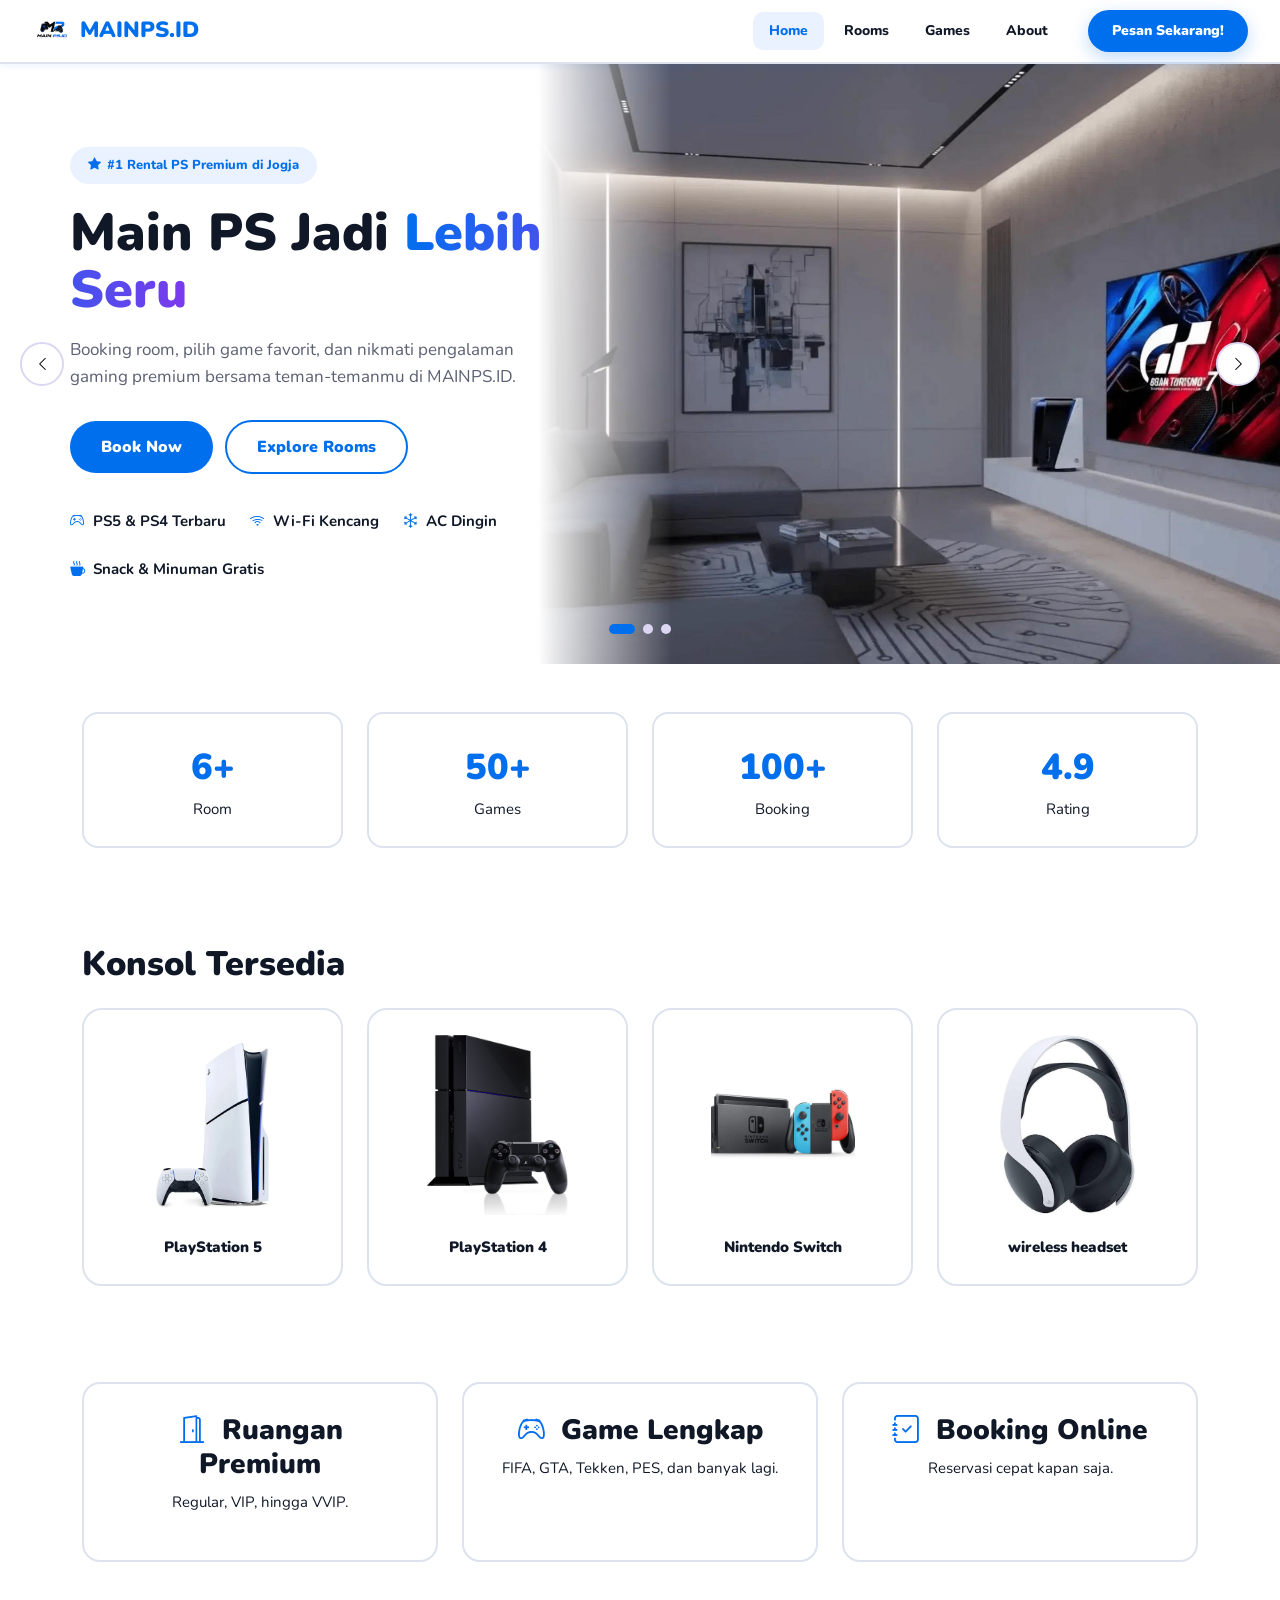
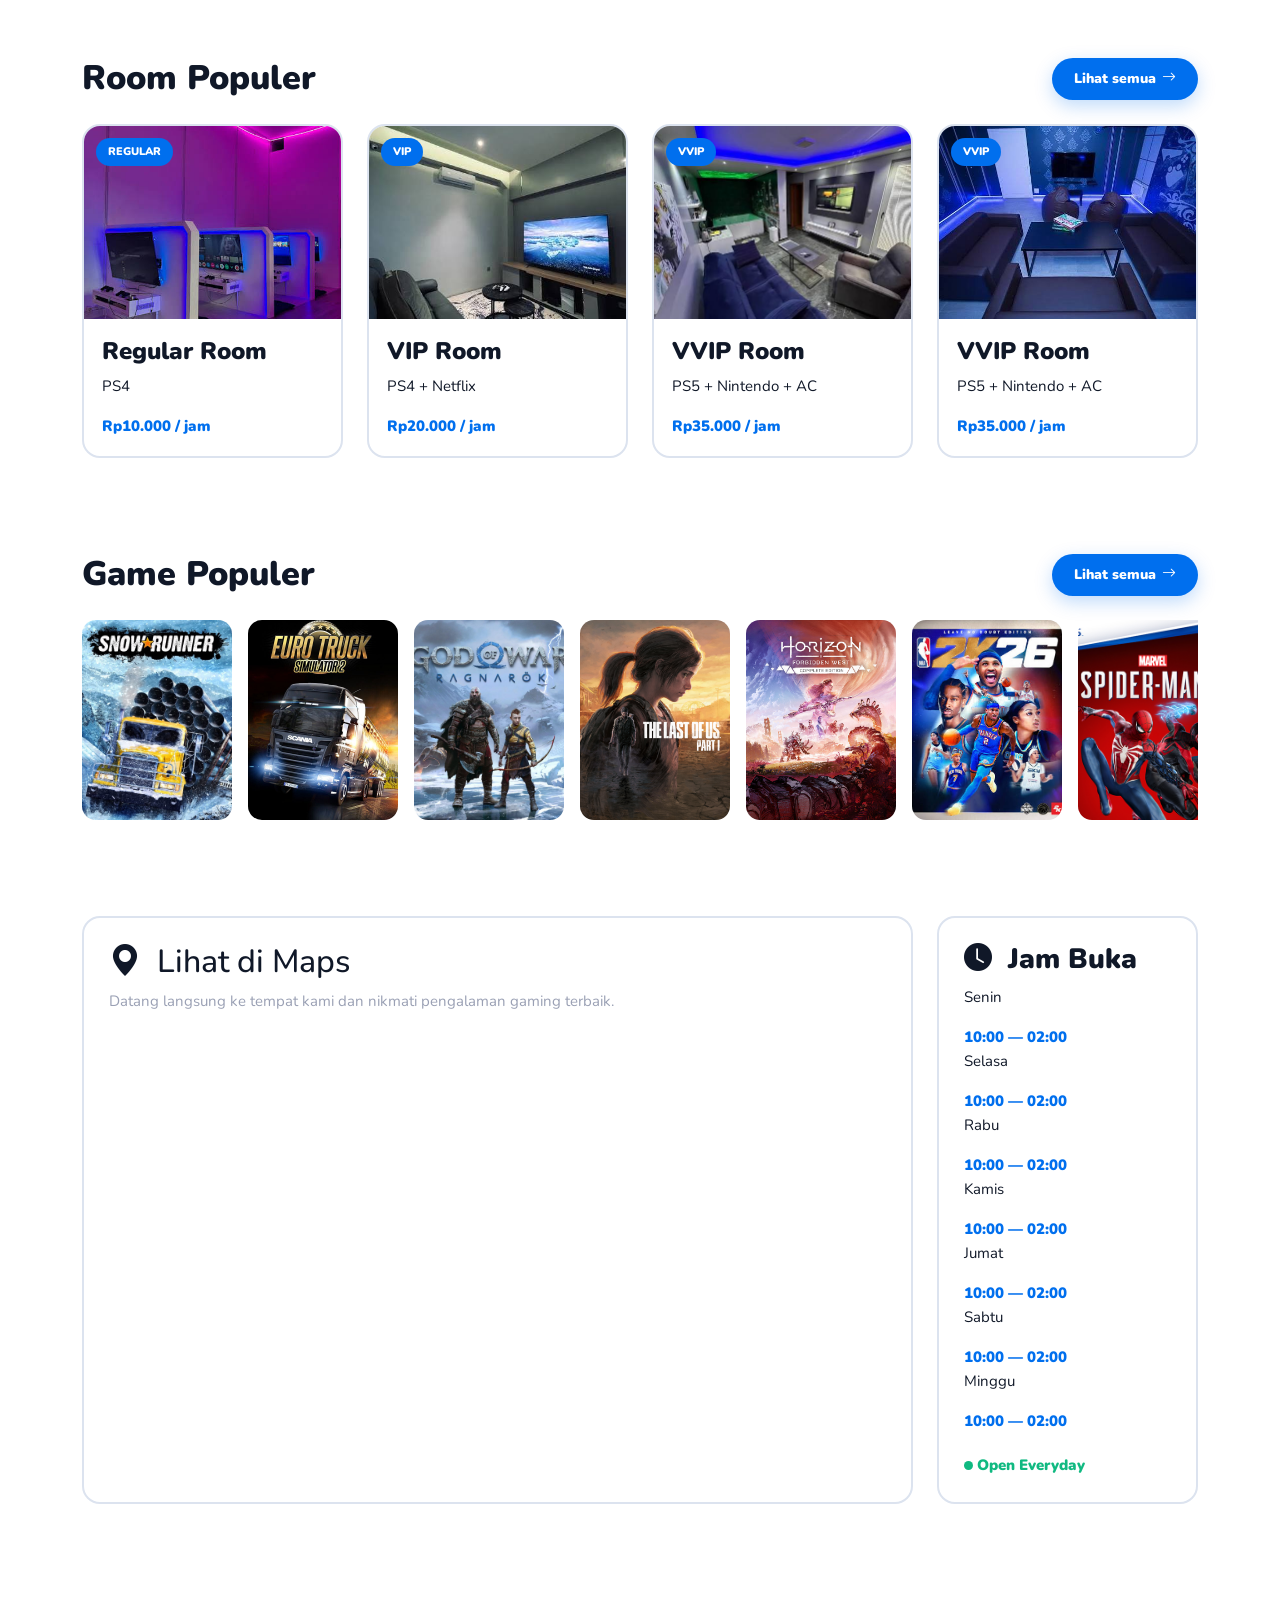
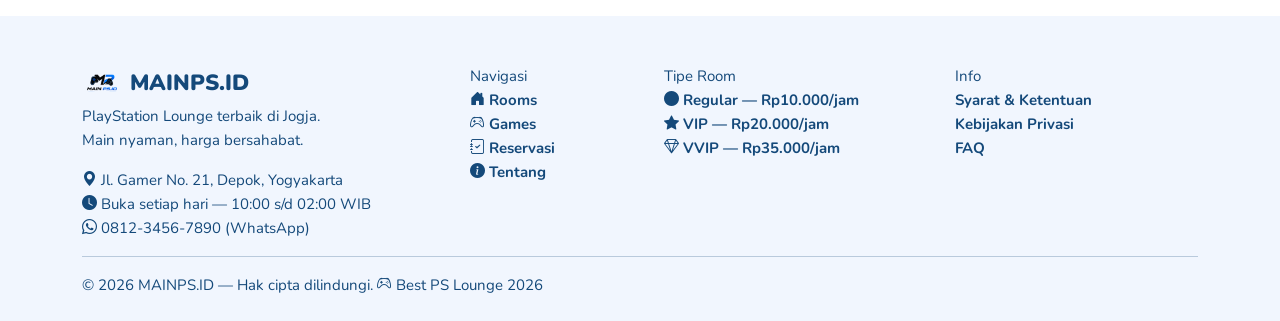
==== commit e8b5a4a3: "Perbaikan" ====
--- a/index.html
+++ b/index.html
@@ -88,7 +88,7 @@
                             </div>
                         </div>
                         <div class="hero-img-wrap">
-                            <img src="img/hero1.jpg" alt="Room MAINPS" class="hero-img">
+                            <img src="img/Hero1.jpg" alt="Room MAINPS" class="hero-img">
                         </div>
                     </div>
                 </div>
@@ -114,7 +114,7 @@
                             </div>
                         </div>
                         <div class="hero-img-wrap">
-                            <img src="img/hero2.jpg" alt="Koleksi Game" class="hero-img">
+                            <img src="img/Hero2.jpg" alt="Koleksi Game" class="hero-img">
                         </div>
                     </div>
                 </div>
@@ -140,7 +140,7 @@
                             </div>
                         </div>
                         <div class="hero-img-wrap">
-                            <img src="img/hero3.jpg" alt="Room VVIP" class="hero-img">
+                            <img src="img/Hero3.jpg" alt="Room VVIP" class="hero-img">
                         </div>
                     </div>
                 </div>
